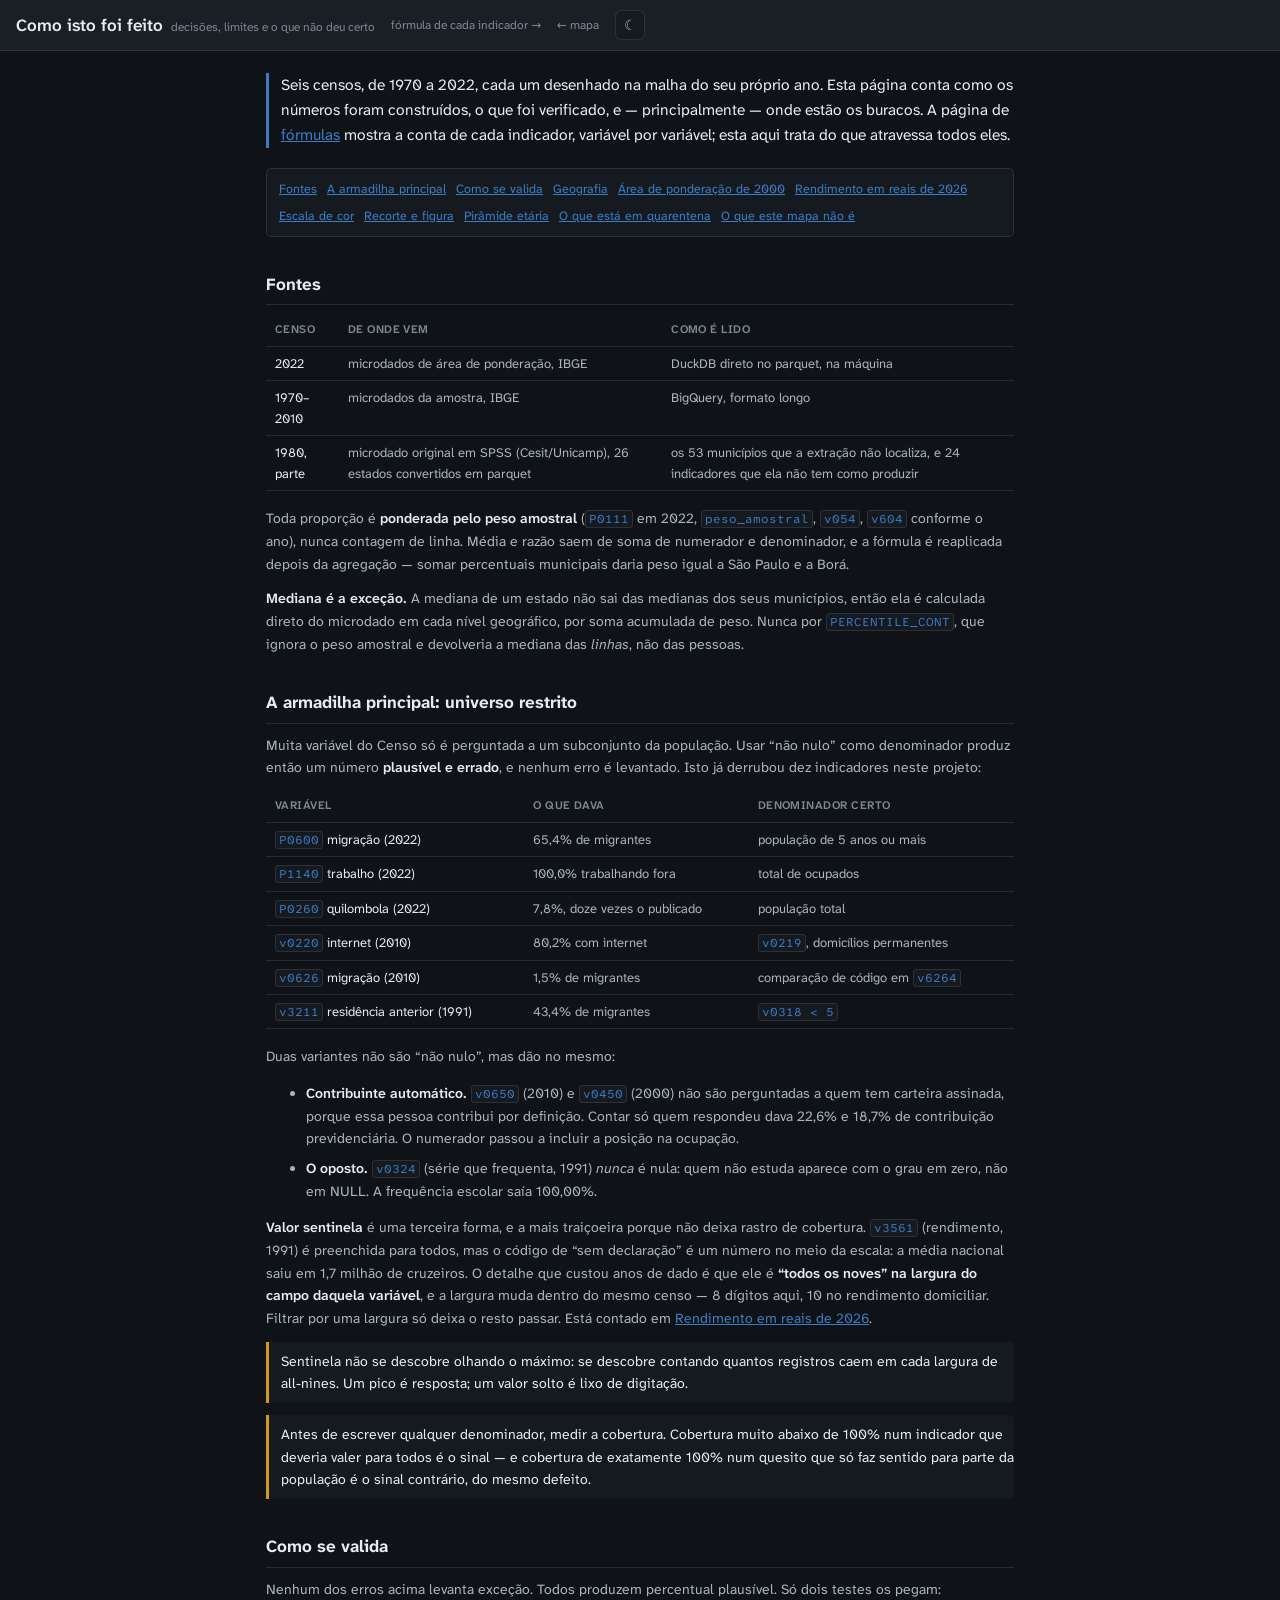
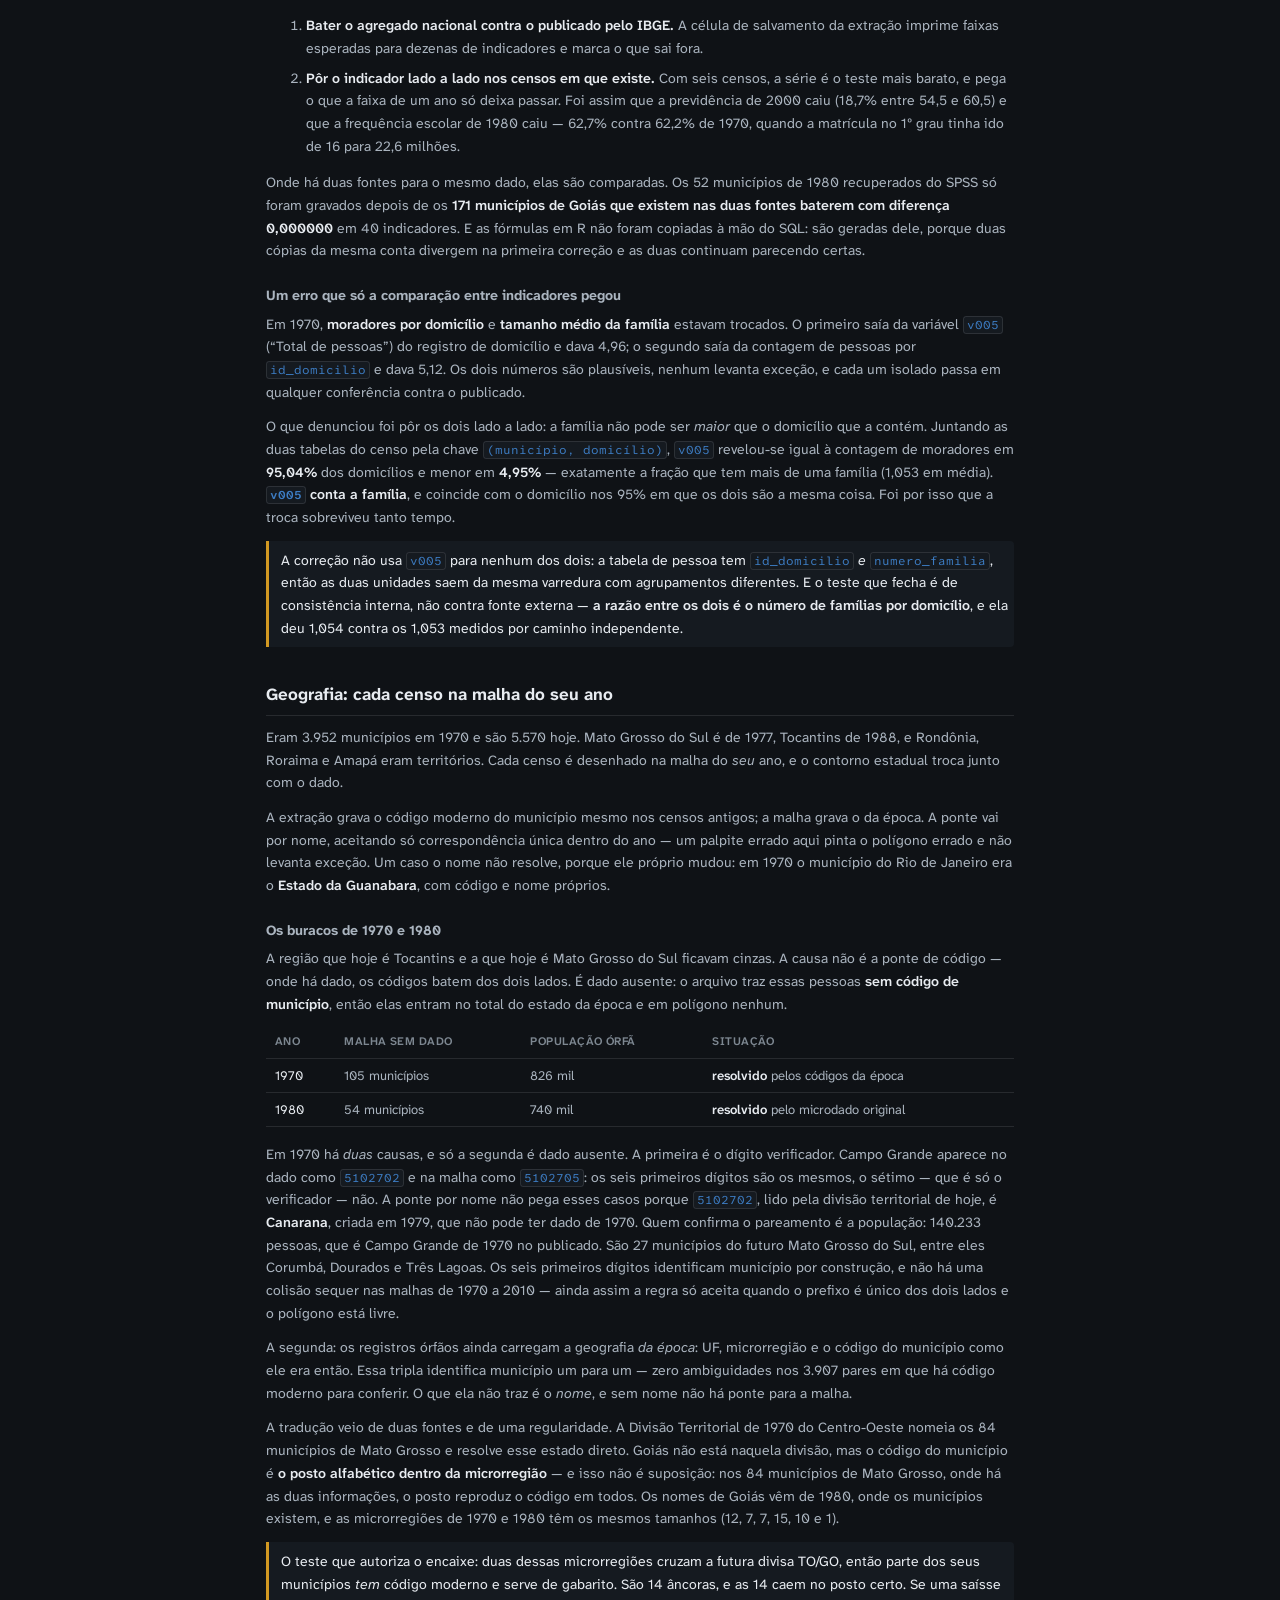
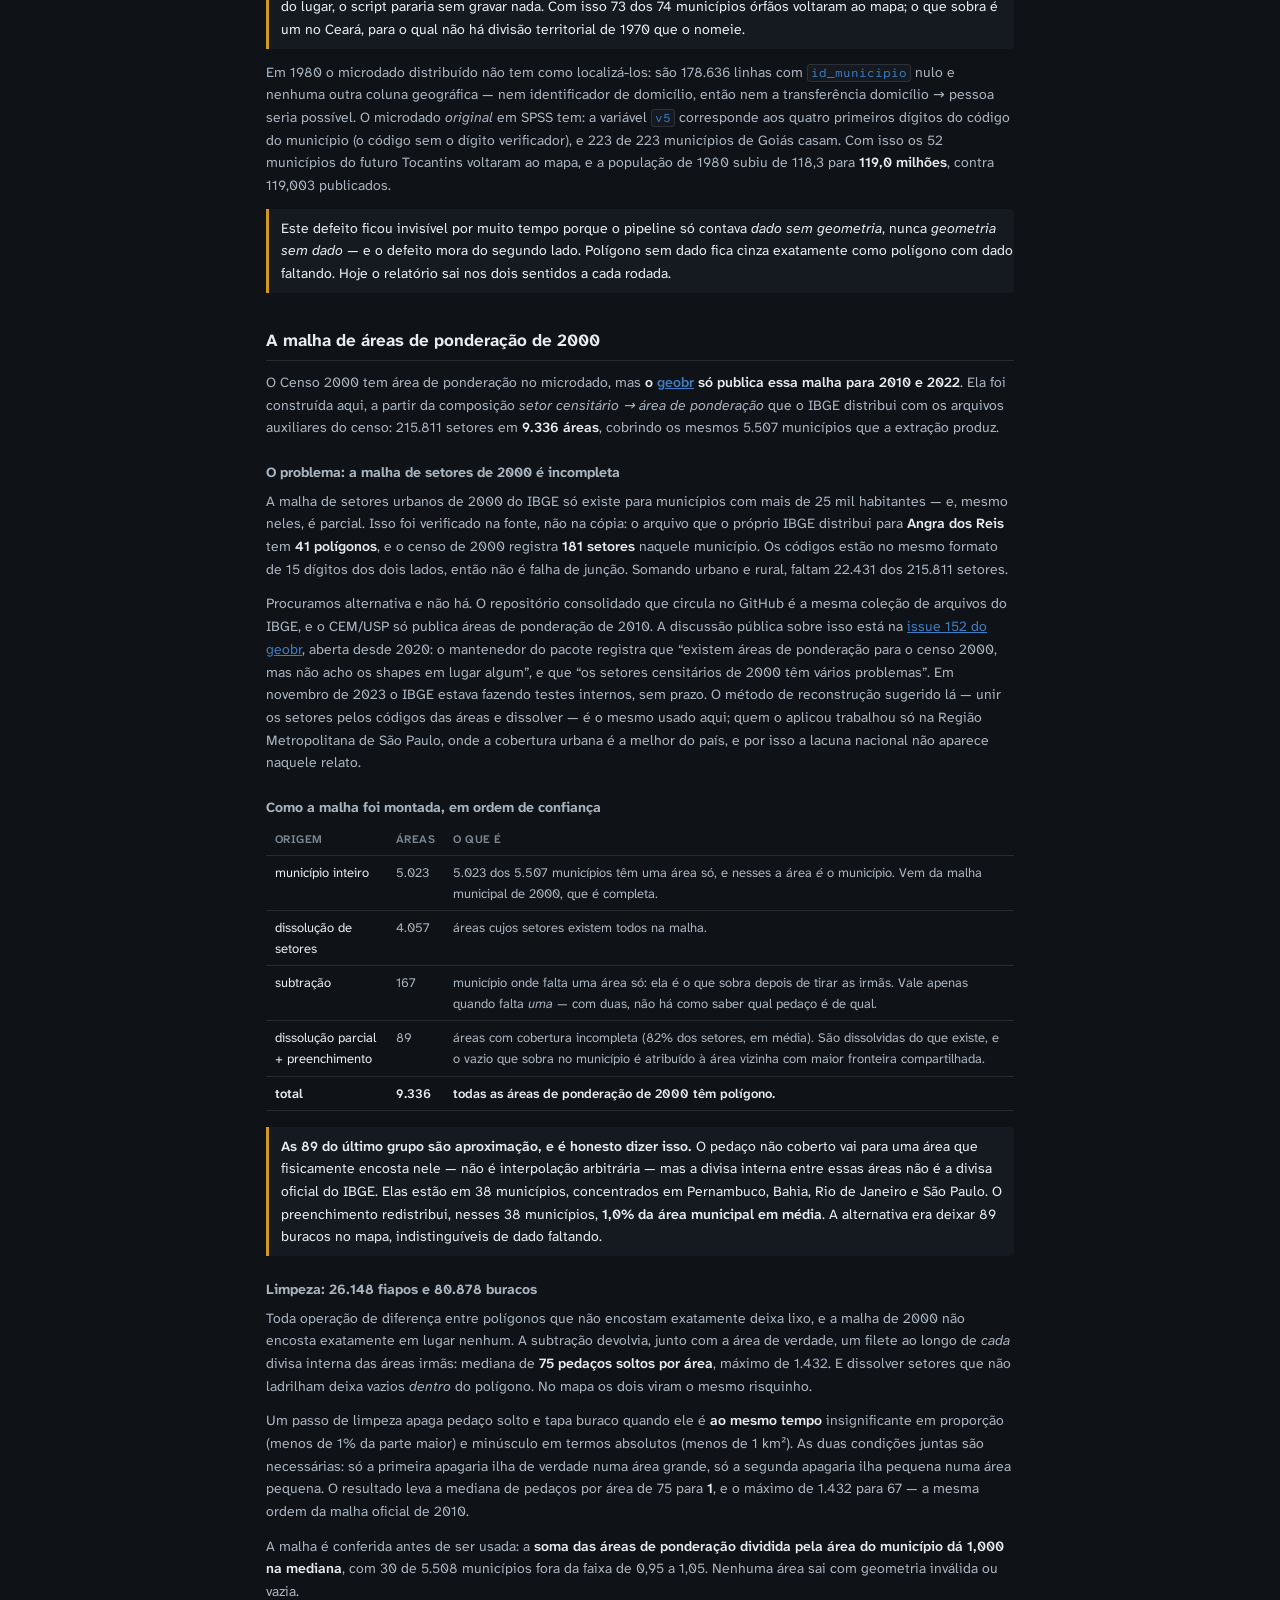
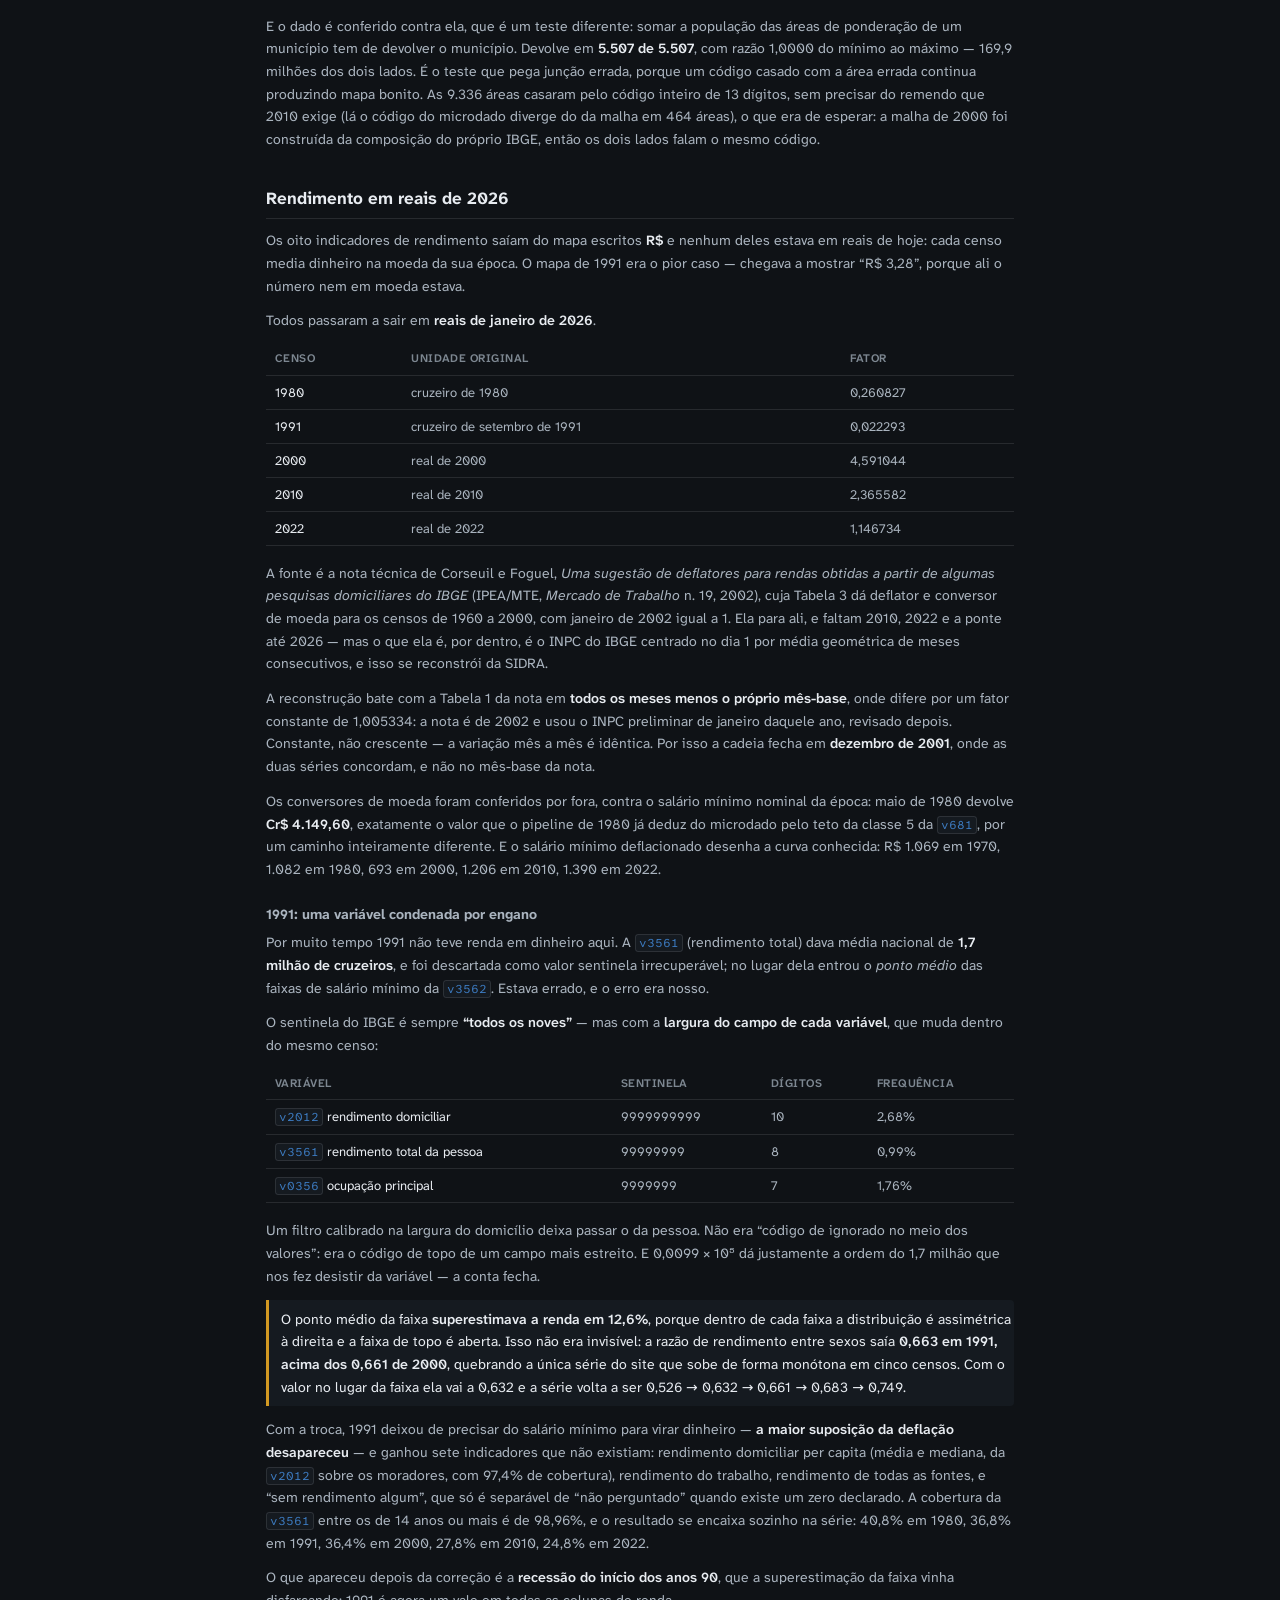
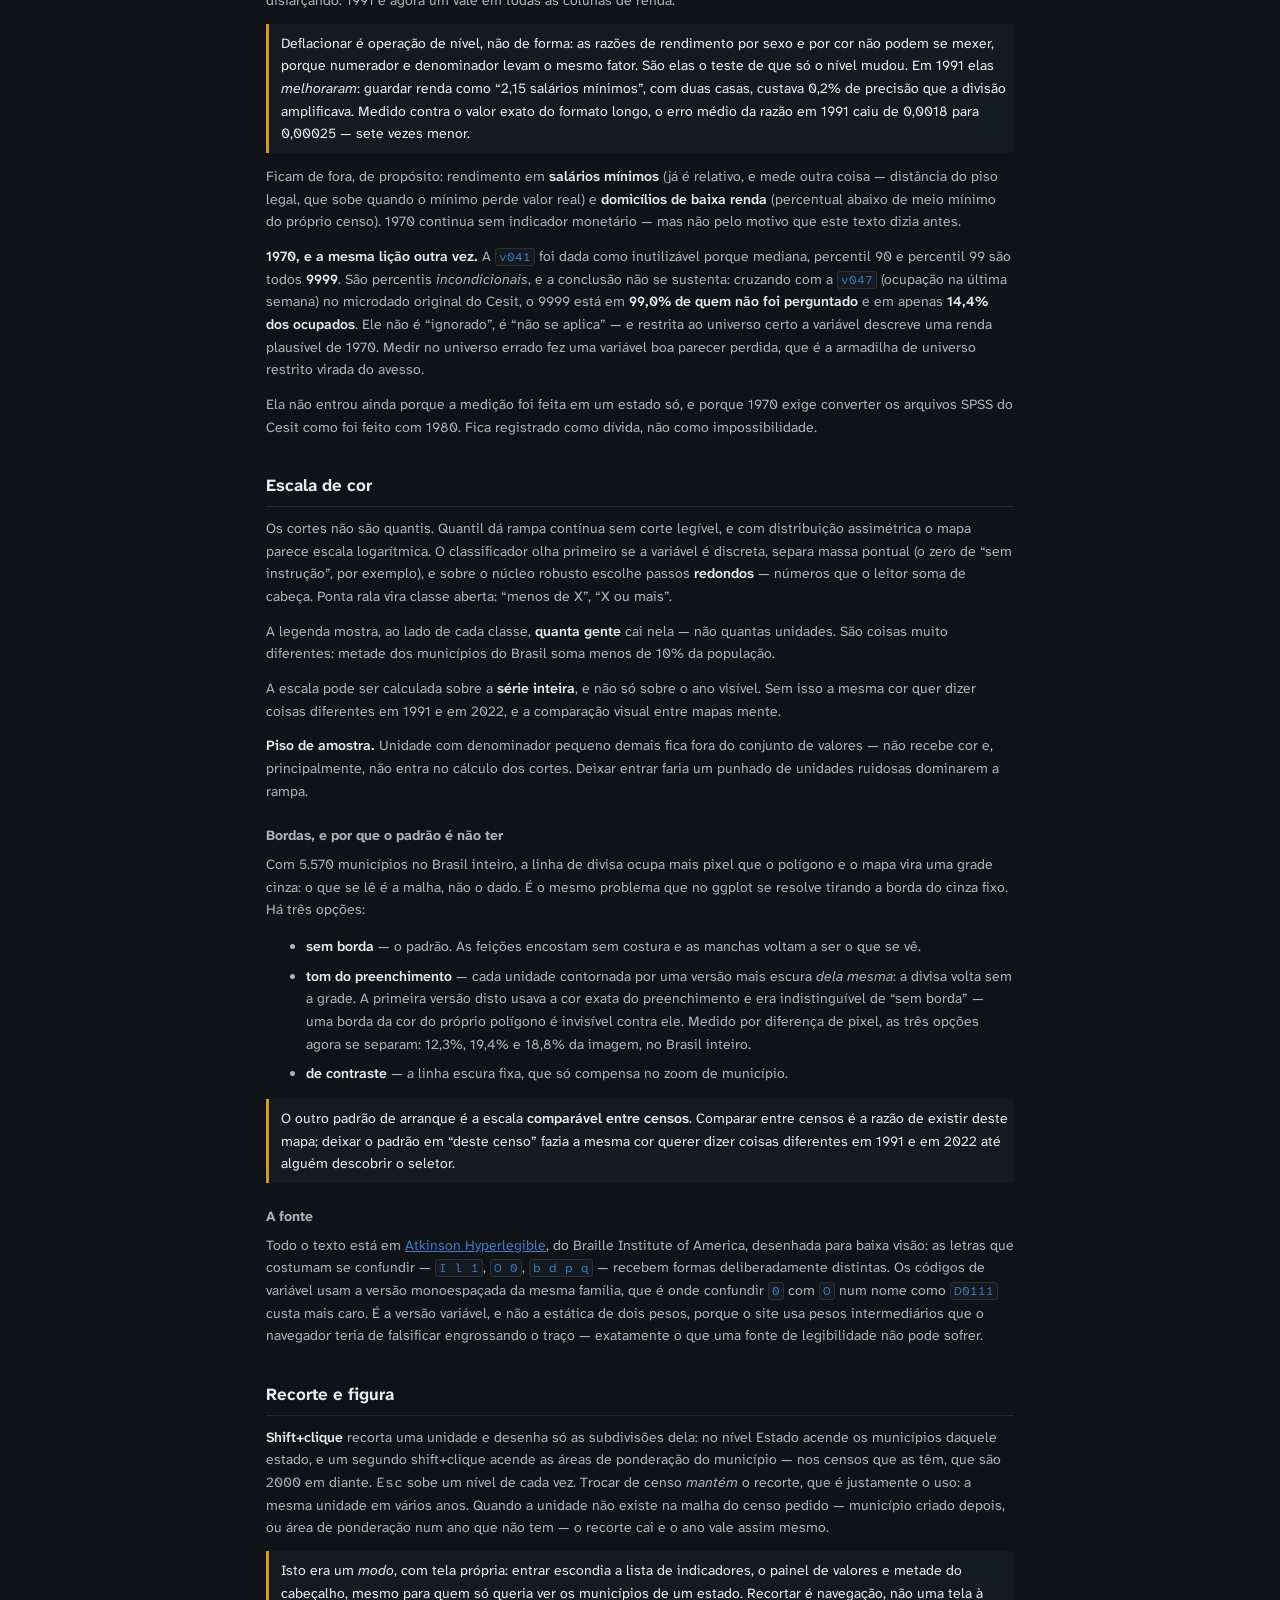
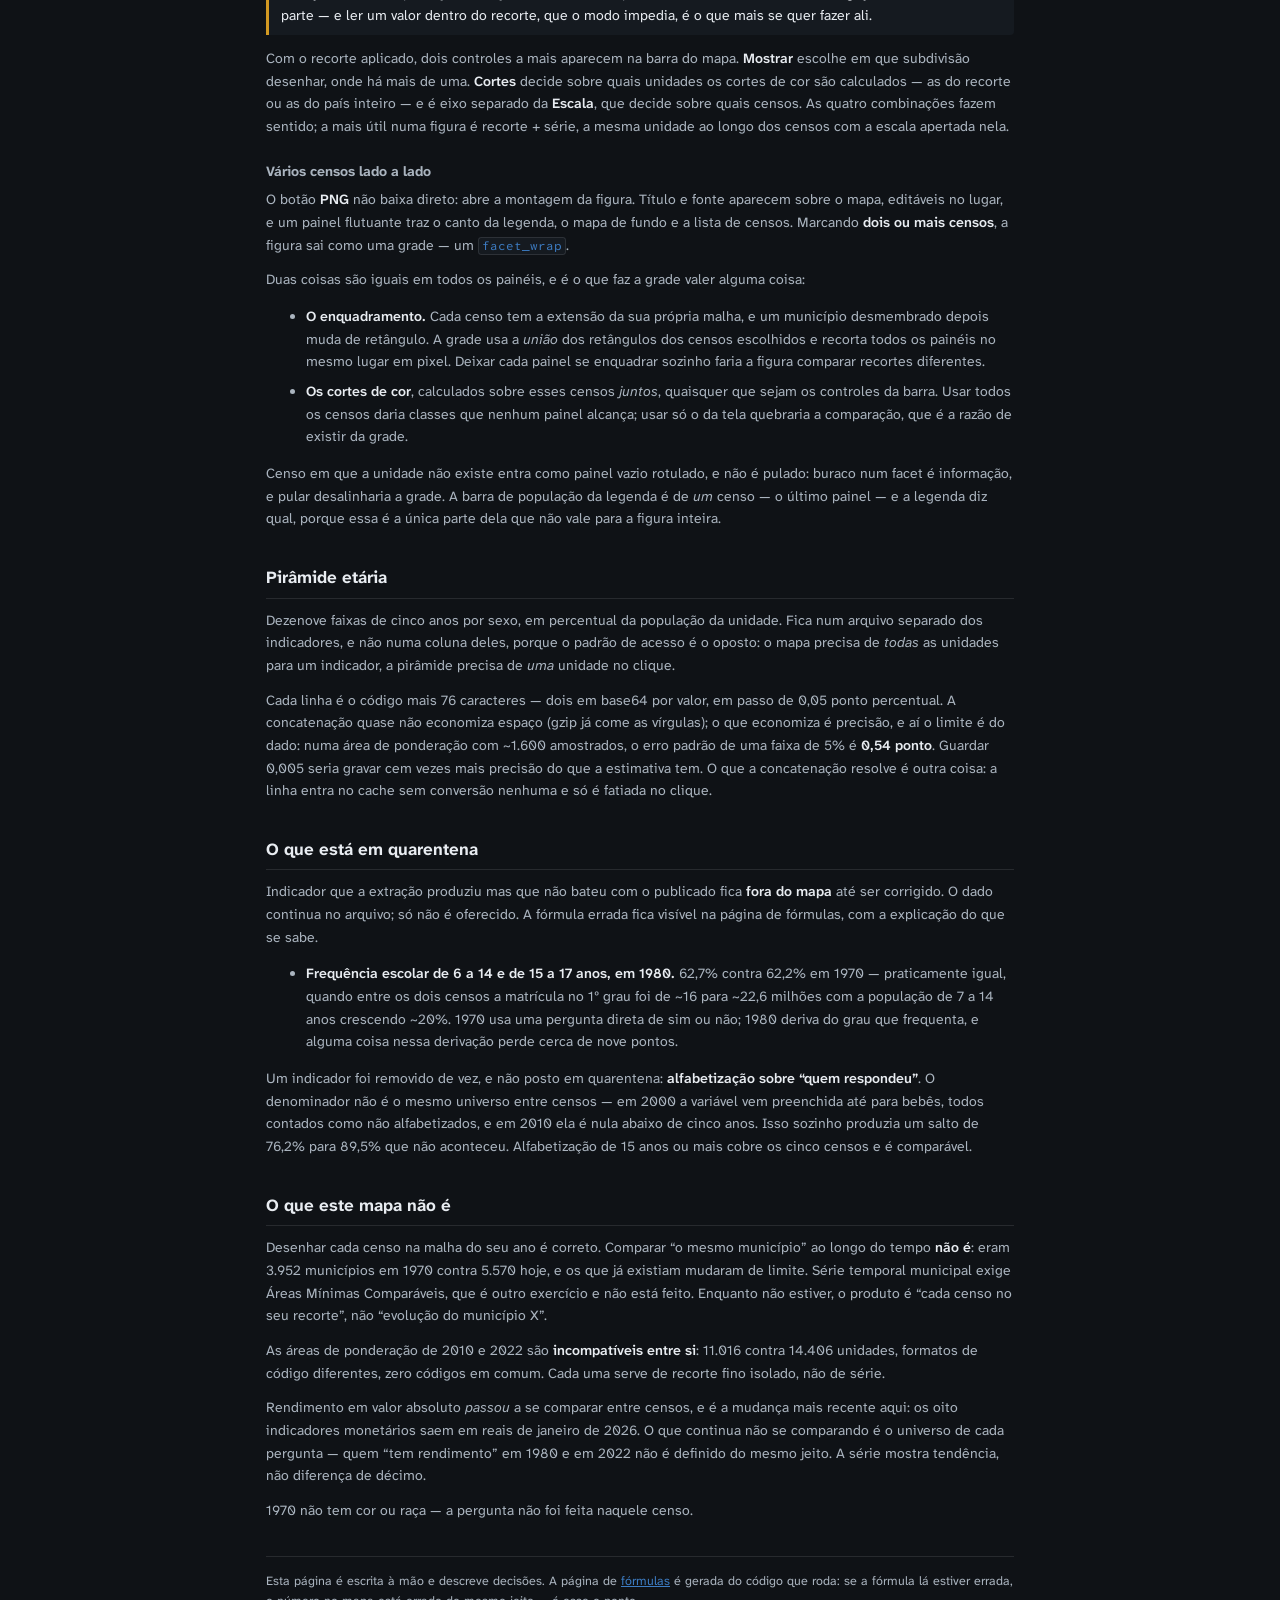
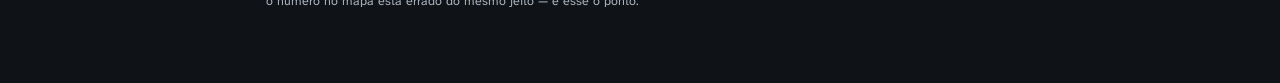
==== site/metodologia-geral.html @ 2da077c9 "Site dos censos demográficos de 1970 a 2022 Mapa interativo dos seis censos, cada um na malha do seu" ====
<!doctype html>
<html lang="pt-BR">
<head>
  <meta charset="UTF-8">
  <meta name="viewport" content="width=device-width, initial-scale=1.0">
  <title>Como isto foi feito · Censos Demográficos 1970-2022</title>
  <link rel="icon" href="data:image/svg+xml,%3Csvg xmlns='http://www.w3.org/2000/svg' viewBox='0 0 16 16'%3E%3Crect width='16' height='16' rx='3' fill='%230d1117'/%3E%3Crect x='2.5' y='2.5' width='5' height='5' fill='%23440154'/%3E%3Crect x='8.5' y='2.5' width='5' height='5' fill='%2331688e'/%3E%3Crect x='2.5' y='8.5' width='5' height='5' fill='%2335b779'/%3E%3Crect x='8.5' y='8.5' width='5' height='5' fill='%23fde725'/%3E%3C/svg%3E">
  <script>
    try {
      const t = localStorage.getItem('tema');
      if (t && t !== 'escuro') document.documentElement.dataset.theme = t;
    } catch { /* modo privado */ }
  </script>
  <!-- o @font-face esta no style.css, entao o navegador so descobre a fonte
       depois de baixar e ler a folha inteira. O preload adianta o subconjunto
       latin, que e o que cobre o portugues, e tira o lampejo de texto na fonte
       de sistema. 'crossorigin' e obrigatorio em fonte mesmo na mesma origem. -->
  <link rel="preload" as="font" type="font/woff2"
        href="./fonts/ahn-latin.woff2" crossorigin>
  <link rel="stylesheet" href="./css/style.css">
</head>
<body class="pagina-texto">
  <header id="app-header">
    <h1>Como isto foi feito<span class="h1-sub">decisões, limites e o que não deu certo</span></h1>
    <a class="link-voltar" href="./metodologia.html">fórmula de cada indicador →</a>
    <a class="link-voltar" href="./index.html">← mapa</a>
    <button id="btn-tema" type="button" title="Mudar para tema claro"></button>
  </header>

  <main id="met-main" class="texto-longo">

    <p class="lede">Seis censos, de 1970 a 2022, cada um desenhado na malha do
    seu próprio ano. Esta página conta como os números foram construídos, o que
    foi verificado, e — principalmente — onde estão os buracos. A página de
    <a href="./metodologia.html">fórmulas</a> mostra a conta de cada indicador,
    variável por variável; esta aqui trata do que atravessa todos eles.</p>

    <nav class="sumario" aria-label="Nesta página">
      <a href="#fontes">Fontes</a>
      <a href="#armadilha">A armadilha principal</a>
      <a href="#validacao">Como se valida</a>
      <a href="#geografia">Geografia</a>
      <a href="#ap2000">Área de ponderação de 2000</a>
      <a href="#deflator">Rendimento em reais de 2026</a>
      <a href="#escala">Escala de cor</a>
      <a href="#recorte">Recorte e figura</a>
      <a href="#piramide">Pirâmide etária</a>
      <a href="#quarentena">O que está em quarentena</a>
      <a href="#limites">O que este mapa não é</a>
    </nav>

    <!-- ============================================================ -->
    <section id="fontes">
      <h2>Fontes</h2>
      <table class="tab">
        <thead><tr><th>censo</th><th>de onde vem</th><th>como é lido</th></tr></thead>
        <tbody>
          <tr><td>2022</td><td>microdados de área de ponderação, IBGE</td>
              <td>DuckDB direto no parquet, na máquina</td></tr>
          <tr><td>1970–2010</td><td>microdados da amostra, IBGE</td>
              <td>BigQuery, formato longo</td></tr>
          <tr><td>1980, parte</td><td>microdado original em SPSS (Cesit/Unicamp),
              26 estados convertidos em parquet</td>
              <td>os 53 municípios que a extração não localiza, e 24
              indicadores que ela não tem como produzir</td></tr>
        </tbody>
      </table>

      <p>Toda proporção é <strong>ponderada pelo peso amostral</strong>
      (<code>P0111</code> em 2022, <code>peso_amostral</code>, <code>v054</code>,
      <code>v604</code> conforme o ano), nunca contagem de linha. Média e razão
      saem de soma de numerador e denominador, e a fórmula é reaplicada depois da
      agregação — somar percentuais municipais daria peso igual a São Paulo e a
      Borá.</p>

      <p><strong>Mediana é a exceção.</strong> A mediana de um estado não sai das
      medianas dos seus municípios, então ela é calculada direto do microdado em
      cada nível geográfico, por soma acumulada de peso. Nunca por
      <code>PERCENTILE_CONT</code>, que ignora o peso amostral e devolveria a
      mediana das <em>linhas</em>, não das pessoas.</p>
    </section>

    <!-- ============================================================ -->
    <section id="armadilha">
      <h2>A armadilha principal: universo restrito</h2>

      <p>Muita variável do Censo só é perguntada a um subconjunto da população.
      Usar “não nulo” como denominador produz então um número
      <strong>plausível e errado</strong>, e nenhum erro é levantado. Isto já
      derrubou dez indicadores neste projeto:</p>

      <table class="tab">
        <thead><tr><th>variável</th><th>o que dava</th><th>denominador certo</th></tr></thead>
        <tbody>
          <tr><td><code>P0600</code> migração (2022)</td><td>65,4% de migrantes</td><td>população de 5 anos ou mais</td></tr>
          <tr><td><code>P1140</code> trabalho (2022)</td><td>100,0% trabalhando fora</td><td>total de ocupados</td></tr>
          <tr><td><code>P0260</code> quilombola (2022)</td><td>7,8%, doze vezes o publicado</td><td>população total</td></tr>
          <tr><td><code>v0220</code> internet (2010)</td><td>80,2% com internet</td><td><code>v0219</code>, domicílios permanentes</td></tr>
          <tr><td><code>v0626</code> migração (2010)</td><td>1,5% de migrantes</td><td>comparação de código em <code>v6264</code></td></tr>
          <tr><td><code>v3211</code> residência anterior (1991)</td><td>43,4% de migrantes</td><td><code>v0318 &lt; 5</code></td></tr>
        </tbody>
      </table>

      <p>Duas variantes não são “não nulo”, mas dão no mesmo:</p>
      <ul>
        <li><strong>Contribuinte automático.</strong> <code>v0650</code> (2010) e
        <code>v0450</code> (2000) não são perguntadas a quem tem carteira
        assinada, porque essa pessoa contribui por definição. Contar só quem
        respondeu dava 22,6% e 18,7% de contribuição previdenciária. O numerador
        passou a incluir a posição na ocupação.</li>
        <li><strong>O oposto.</strong> <code>v0324</code> (série que frequenta,
        1991) <em>nunca</em> é nula: quem não estuda aparece com o grau em zero,
        não em NULL. A frequência escolar saía 100,00%.</li>
      </ul>

      <p><strong>Valor sentinela</strong> é uma terceira forma, e a mais
      traiçoeira porque não deixa rastro de cobertura. <code>v3561</code>
      (rendimento, 1991) é preenchida para todos, mas o código de “sem
      declaração” é um número no meio da escala: a média nacional saiu em 1,7
      milhão de cruzeiros. O detalhe que custou anos de dado é que ele é
      <strong>“todos os noves” na largura do campo daquela variável</strong>, e
      a largura muda dentro do mesmo censo — 8 dígitos aqui, 10 no rendimento
      domiciliar. Filtrar por uma largura só deixa o resto passar. Está contado
      em <a href="#deflator">Rendimento em reais de 2026</a>.</p>

      <p class="regra">Sentinela não se descobre olhando o máximo: se descobre
      contando quantos registros caem em cada largura de all-nines. Um pico é
      resposta; um valor solto é lixo de digitação.</p>

      <p class="regra">Antes de escrever qualquer denominador, medir a cobertura.
      Cobertura muito abaixo de 100% num indicador que deveria valer para todos é
      o sinal — e cobertura de exatamente 100% num quesito que só faz sentido
      para parte da população é o sinal contrário, do mesmo defeito.</p>
    </section>

    <!-- ============================================================ -->
    <section id="validacao">
      <h2>Como se valida</h2>

      <p>Nenhum dos erros acima levanta exceção. Todos produzem percentual
      plausível. Só dois testes os pegam:</p>

      <ol>
        <li><strong>Bater o agregado nacional contra o publicado pelo IBGE.</strong>
        A célula de salvamento da extração imprime faixas esperadas para dezenas
        de indicadores e marca o que sai fora.</li>
        <li><strong>Pôr o indicador lado a lado nos censos em que existe.</strong>
        Com seis censos, a série é o teste mais barato, e pega o que a faixa de um
        ano só deixa passar. Foi assim que a previdência de 2000 caiu (18,7% entre
        54,5 e 60,5) e que a frequência escolar de 1980 caiu — 62,7% contra 62,2%
        de 1970, quando a matrícula no 1º grau tinha ido de 16 para 22,6 milhões.</li>
      </ol>

      <p>Onde há duas fontes para o mesmo dado, elas são comparadas. Os 52
      municípios de 1980 recuperados do SPSS só foram gravados depois de os
      <strong>171 municípios de Goiás que existem nas duas fontes baterem com
      diferença 0,000000</strong> em 40 indicadores. E as fórmulas em R não foram
      copiadas à mão do SQL: são geradas dele, porque duas cópias da mesma conta
      divergem na primeira correção e as duas continuam parecendo certas.</p>

      <h3>Um erro que só a comparação entre indicadores pegou</h3>

      <p>Em 1970, <strong>moradores por domicílio</strong> e <strong>tamanho médio
      da família</strong> estavam trocados. O primeiro saía da variável
      <code>v005</code> (“Total de pessoas”) do registro de domicílio e dava 4,96;
      o segundo saía da contagem de pessoas por <code>id_domicilio</code> e dava
      5,12. Os dois números são plausíveis, nenhum levanta exceção, e cada um
      isolado passa em qualquer conferência contra o publicado.</p>

      <p>O que denunciou foi pôr os dois lado a lado: a família não pode ser
      <em>maior</em> que o domicílio que a contém. Juntando as duas tabelas do
      censo pela chave <code>(município, domicílio)</code>, <code>v005</code>
      revelou-se igual à contagem de moradores em <strong>95,04%</strong> dos
      domicílios e menor em <strong>4,95%</strong> — exatamente a fração que tem
      mais de uma família (1,053 em média). <strong><code>v005</code> conta a
      família</strong>, e coincide com o domicílio nos 95% em que os dois são a
      mesma coisa. Foi por isso que a troca sobreviveu tanto tempo.</p>

      <p class="regra">A correção não usa <code>v005</code> para nenhum dos dois: a
      tabela de pessoa tem <code>id_domicilio</code> <em>e</em>
      <code>numero_familia</code>, então as duas unidades saem da mesma varredura
      com agrupamentos diferentes. E o teste que fecha é de consistência interna,
      não contra fonte externa — <strong>a razão entre os dois é o número de
      famílias por domicílio</strong>, e ela deu 1,054 contra os 1,053 medidos por
      caminho independente.</p>
    </section>

    <!-- ============================================================ -->
    <section id="geografia">
      <h2>Geografia: cada censo na malha do seu ano</h2>

      <p>Eram 3.952 municípios em 1970 e são 5.570 hoje. Mato Grosso do Sul é de
      1977, Tocantins de 1988, e Rondônia, Roraima e Amapá eram territórios. Cada
      censo é desenhado na malha do <em>seu</em> ano, e o contorno estadual troca
      junto com o dado.</p>

      <p>A extração grava o código moderno do município mesmo nos censos
      antigos; a malha grava o da época. A ponte vai por nome, aceitando só
      correspondência única dentro do ano — um palpite errado aqui pinta o
      polígono errado e não levanta exceção. Um caso o nome não resolve, porque
      ele próprio mudou: em 1970 o município do Rio de Janeiro era o
      <strong>Estado da Guanabara</strong>, com código e nome próprios.</p>

      <h3>Os buracos de 1970 e 1980</h3>

      <p>A região que hoje é Tocantins e a que hoje é Mato Grosso do Sul ficavam
      cinzas. A causa não é a ponte de código — onde há dado, os códigos batem
      dos dois lados. É dado ausente: o arquivo traz essas pessoas
      <strong>sem código de município</strong>, então elas entram no total do
      estado da época e em polígono nenhum.</p>

      <table class="tab">
        <thead><tr><th>ano</th><th>malha sem dado</th><th>população órfã</th><th>situação</th></tr></thead>
        <tbody>
          <tr><td>1970</td><td>105 municípios</td><td>826 mil</td>
              <td><strong>resolvido</strong> pelos códigos da época</td></tr>
          <tr><td>1980</td><td>54 municípios</td><td>740 mil</td>
              <td><strong>resolvido</strong> pelo microdado original</td></tr>
        </tbody>
      </table>

      <p>Em 1970 há <em>duas</em> causas, e só a segunda é dado ausente. A
      primeira é o dígito verificador. Campo Grande aparece no dado como
      <code>5102702</code> e na malha como <code>5102705</code>: os seis
      primeiros dígitos são os mesmos, o sétimo — que é só o verificador — não.
      A ponte por nome não pega esses casos porque <code>5102702</code>, lido
      pela divisão territorial de hoje, é <strong>Canarana</strong>, criada em
      1979, que não pode ter dado de 1970. Quem confirma o pareamento é a
      população: 140.233 pessoas, que é Campo Grande de 1970 no publicado. São
      27 municípios do futuro Mato Grosso do Sul, entre eles Corumbá, Dourados e
      Três Lagoas. Os seis primeiros dígitos identificam município por
      construção, e não há uma colisão sequer nas malhas de 1970 a 2010 — ainda
      assim a regra só aceita quando o prefixo é único dos dois lados e o
      polígono está livre.</p>

      <p>A segunda: os registros órfãos ainda carregam a geografia
      <em>da época</em>: UF, microrregião e o código do município como ele era
      então. Essa tripla identifica município um para um — zero ambiguidades nos
      3.907 pares em que há código moderno para conferir. O que ela não traz é o
      <em>nome</em>, e sem nome não há ponte para a malha.</p>

      <p>A tradução veio de duas fontes e de uma regularidade. A Divisão
      Territorial de 1970 do Centro-Oeste nomeia os 84 municípios de Mato Grosso
      e resolve esse estado direto. Goiás não está naquela divisão, mas o código
      do município é <strong>o posto alfabético dentro da microrregião</strong> —
      e isso não é suposição: nos 84 municípios de Mato Grosso, onde há as duas
      informações, o posto reproduz o código em todos. Os nomes de Goiás vêm de
      1980, onde os municípios existem, e as microrregiões de 1970 e 1980 têm os
      mesmos tamanhos (12, 7, 7, 15, 10 e 1).</p>

      <p class="regra">O teste que autoriza o encaixe: duas dessas microrregiões
      cruzam a futura divisa TO/GO, então parte dos seus municípios <em>tem</em>
      código moderno e serve de gabarito. São 14 âncoras, e as 14 caem no posto
      certo. Se uma saísse do lugar, o script pararia sem gravar nada. Com isso
      73 dos 74 municípios órfãos voltaram ao mapa; o que sobra é um no Ceará,
      para o qual não há divisão territorial de 1970 que o nomeie.</p>

      <p>Em 1980 o microdado distribuído não tem como localizá-los: são 178.636 linhas
      com <code>id_municipio</code> nulo e nenhuma outra coluna geográfica — nem
      identificador de domicílio, então nem a transferência domicílio → pessoa
      seria possível. O microdado <em>original</em> em SPSS tem: a variável
      <code>v5</code> corresponde aos quatro primeiros dígitos do código do
      município (o código sem o dígito verificador), e 223 de 223 municípios de
      Goiás casam. Com isso os 52 municípios do futuro Tocantins voltaram ao
      mapa, e a população de 1980 subiu de 118,3 para <strong>119,0 milhões</strong>,
      contra 119,003 publicados.</p>

      <p class="regra">Este defeito ficou invisível por muito tempo porque o
      pipeline só contava <em>dado sem geometria</em>, nunca
      <em>geometria sem dado</em> — e o defeito mora do segundo lado. Polígono sem
      dado fica cinza exatamente como polígono com dado faltando. Hoje o relatório
      sai nos dois sentidos a cada rodada.</p>
    </section>

    <!-- ============================================================ -->
    <section id="ap2000">
      <h2>A malha de áreas de ponderação de 2000</h2>

      <p>O Censo 2000 tem área de ponderação no microdado, mas
      <strong>o <a href="https://ipeagit.github.io/geobr/" target="_blank" rel="noopener">geobr</a> só publica essa malha para 2010 e 2022</strong>. Ela foi
      construída aqui, a partir da composição
      <em>setor censitário → área de ponderação</em> que o IBGE distribui com os
      arquivos auxiliares do censo: 215.811 setores em <strong>9.336 áreas</strong>,
      cobrindo os mesmos 5.507 municípios que a extração produz.</p>

      <h3>O problema: a malha de setores de 2000 é incompleta</h3>

      <p>A malha de setores urbanos de 2000 do IBGE só existe para municípios com
      mais de 25 mil habitantes — e, mesmo neles, é parcial. Isso foi verificado
      na fonte, não na cópia: o arquivo que o próprio IBGE distribui para
      <strong>Angra dos Reis</strong> tem <strong>41 polígonos</strong>, e o censo
      de 2000 registra <strong>181 setores</strong> naquele município. Os códigos
      estão no mesmo formato de 15 dígitos dos dois lados, então não é falha de
      junção. Somando urbano e rural, faltam 22.431 dos 215.811 setores.</p>

      <p>Procuramos alternativa e não há. O repositório consolidado que circula
      no GitHub é a mesma coleção de arquivos do IBGE, e o CEM/USP só publica
      áreas de ponderação de 2010. A discussão pública sobre isso está na
      <a href="https://github.com/ipea/geobr/issues/152">issue 152 do geobr</a>,
      aberta desde 2020: o mantenedor do pacote registra que “existem áreas de
      ponderação para o censo 2000, mas não acho os shapes em lugar algum”, e
      que “os setores censitários de 2000 têm vários problemas”. Em novembro de
      2023 o IBGE estava fazendo testes internos, sem prazo. O método de
      reconstrução sugerido lá — unir os setores pelos códigos das áreas e
      dissolver — é o mesmo usado aqui; quem o aplicou trabalhou só na Região
      Metropolitana de São Paulo, onde a cobertura urbana é a melhor do país, e
      por isso a lacuna nacional não aparece naquele relato.</p>

      <h3>Como a malha foi montada, em ordem de confiança</h3>

      <table class="tab">
        <thead><tr><th>origem</th><th>áreas</th><th>o que é</th></tr></thead>
        <tbody>
          <tr><td>município inteiro</td><td>5.023</td>
              <td>5.023 dos 5.507 municípios têm uma área só, e nesses a área
                  <em>é</em> o município. Vem da malha municipal de 2000, que é
                  completa.</td></tr>
          <tr><td>dissolução de setores</td><td>4.057</td>
              <td>áreas cujos setores existem todos na malha.</td></tr>
          <tr><td>subtração</td><td>167</td>
              <td>município onde falta uma área só: ela é o que sobra depois de
                  tirar as irmãs. Vale apenas quando falta <em>uma</em> — com
                  duas, não há como saber qual pedaço é de qual.</td></tr>
          <tr><td>dissolução parcial<br>+ preenchimento</td><td>89</td>
              <td>áreas com cobertura incompleta (82% dos setores, em média).
                  São dissolvidas do que existe, e o vazio que sobra no município
                  é atribuído à área vizinha com maior fronteira compartilhada.</td></tr>
          <tr><td><strong>total</strong></td><td><strong>9.336</strong></td>
              <td><strong>todas as áreas de ponderação de 2000 têm polígono.</strong></td></tr>
        </tbody>
      </table>

      <p class="regra"><strong>As 89 do último grupo são aproximação, e é honesto
      dizer isso.</strong> O pedaço não coberto vai para uma área que fisicamente
      encosta nele — não é interpolação arbitrária — mas a divisa interna entre
      essas áreas não é a divisa oficial do IBGE. Elas estão em 38 municípios,
      concentrados em Pernambuco, Bahia, Rio de Janeiro e São Paulo. O
      preenchimento redistribui, nesses 38 municípios, <strong>1,0% da área
      municipal em média</strong>. A alternativa era deixar 89 buracos no mapa,
      indistinguíveis de dado faltando.</p>

      <h3>Limpeza: 26.148 fiapos e 80.878 buracos</h3>

      <p>Toda operação de diferença entre polígonos que não encostam
      exatamente deixa lixo, e a malha de 2000 não encosta exatamente em lugar
      nenhum. A subtração devolvia, junto com a área de verdade, um filete ao
      longo de <em>cada</em> divisa interna das áreas irmãs: mediana de
      <strong>75 pedaços soltos por área</strong>, máximo de 1.432. E dissolver
      setores que não ladrilham deixa vazios <em>dentro</em> do polígono. No
      mapa os dois viram o mesmo risquinho.</p>

      <p>Um passo de limpeza apaga pedaço solto e tapa buraco quando ele é
      <strong>ao mesmo tempo</strong> insignificante em proporção (menos de 1%
      da parte maior) e minúsculo em termos absolutos (menos de 1 km²). As duas
      condições juntas são necessárias: só a primeira apagaria ilha de verdade
      numa área grande, só a segunda apagaria ilha pequena numa área pequena.
      O resultado leva a mediana de pedaços por área de 75 para <strong>1</strong>,
      e o máximo de 1.432 para 67 — a mesma ordem da malha oficial de 2010.</p>

      <p>A malha é conferida antes de ser usada: a <strong>soma das áreas de
      ponderação dividida pela área do município dá 1,000 na mediana</strong>,
      com 30 de 5.508 municípios fora da faixa de 0,95 a 1,05. Nenhuma área sai
      com geometria inválida ou vazia.</p>

      <p>E o dado é conferido contra ela, que é um teste diferente: somar a
      população das áreas de ponderação de um município tem de devolver o
      município. Devolve em <strong>5.507 de 5.507</strong>, com razão 1,0000 do
      mínimo ao máximo — 169,9 milhões dos dois lados. É o teste que pega junção
      errada, porque um código casado com a área errada continua produzindo mapa
      bonito. As 9.336 áreas casaram pelo código inteiro de 13 dígitos, sem
      precisar do remendo que 2010 exige (lá o código do microdado diverge do da
      malha em 464 áreas), o que era de esperar: a malha de 2000 foi construída
      da composição do próprio IBGE, então os dois lados falam o mesmo código.</p>
    </section>

    <!-- ============================================================ -->
    <section id="deflator">
      <h2>Rendimento em reais de 2026</h2>

      <p>Os oito indicadores de rendimento saíam do mapa escritos
      <strong>R$</strong> e nenhum deles estava em reais de hoje: cada censo
      media dinheiro na moeda da sua época. O mapa de 1991 era o pior caso —
      chegava a mostrar “R$&nbsp;3,28”, porque ali o número nem em moeda
      estava.</p>

      <p>Todos passaram a sair em <strong>reais de janeiro de 2026</strong>.</p>

      <table class="tab">
        <thead><tr><th>censo</th><th>unidade original</th><th>fator</th></tr></thead>
        <tbody>
          <tr><td>1980</td><td>cruzeiro de 1980</td><td>0,260827</td></tr>
          <tr><td>1991</td><td>cruzeiro de setembro de 1991</td>
              <td>0,022293</td></tr>
          <tr><td>2000</td><td>real de 2000</td><td>4,591044</td></tr>
          <tr><td>2010</td><td>real de 2010</td><td>2,365582</td></tr>
          <tr><td>2022</td><td>real de 2022</td><td>1,146734</td></tr>
        </tbody>
      </table>

      <p>A fonte é a nota técnica de Corseuil e Foguel, <em>Uma sugestão de
      deflatores para rendas obtidas a partir de algumas pesquisas domiciliares
      do IBGE</em> (IPEA/MTE, <em>Mercado de Trabalho</em> n.&nbsp;19, 2002),
      cuja Tabela 3 dá deflator e conversor de moeda para os censos de 1960 a
      2000, com janeiro de 2002 igual a 1. Ela para ali, e faltam 2010, 2022 e a
      ponte até 2026 — mas o que ela é, por dentro, é o INPC do IBGE centrado no
      dia 1 por média geométrica de meses consecutivos, e isso se reconstrói da
      SIDRA.</p>

      <p>A reconstrução bate com a Tabela 1 da nota em <strong>todos os meses
      menos o próprio mês-base</strong>, onde difere por um fator constante de
      1,005334: a nota é de 2002 e usou o INPC preliminar de janeiro daquele ano,
      revisado depois. Constante, não crescente — a variação mês a mês é
      idêntica. Por isso a cadeia fecha em <strong>dezembro de 2001</strong>,
      onde as duas séries concordam, e não no mês-base da nota.</p>

      <p>Os conversores de moeda foram conferidos por fora, contra o salário
      mínimo nominal da época: maio de 1980 devolve <strong>Cr$&nbsp;4.149,60</strong>,
      exatamente o valor que o pipeline de 1980 já deduz do microdado pelo teto
      da classe 5 da <code>v681</code>, por um caminho inteiramente diferente. E
      o salário mínimo deflacionado desenha a curva conhecida: R$&nbsp;1.069 em
      1970, 1.082 em 1980, 693 em 2000, 1.206 em 2010, 1.390 em 2022.</p>

      <h3>1991: uma variável condenada por engano</h3>

      <p>Por muito tempo 1991 não teve renda em dinheiro aqui. A
      <code>v3561</code> (rendimento total) dava média nacional de
      <strong>1,7 milhão de cruzeiros</strong>, e foi descartada como valor
      sentinela irrecuperável; no lugar dela entrou o <em>ponto médio</em> das
      faixas de salário mínimo da <code>v3562</code>. Estava errado, e o erro
      era nosso.</p>

      <p>O sentinela do IBGE é sempre <strong>“todos os noves”</strong> — mas
      com a <strong>largura do campo de cada variável</strong>, que muda dentro
      do mesmo censo:</p>

      <table class="tab">
        <thead><tr><th>variável</th><th>sentinela</th><th>dígitos</th><th>frequência</th></tr></thead>
        <tbody>
          <tr><td><code>v2012</code> rendimento domiciliar</td><td>9999999999</td><td>10</td><td>2,68%</td></tr>
          <tr><td><code>v3561</code> rendimento total da pessoa</td><td>99999999</td><td>8</td><td>0,99%</td></tr>
          <tr><td><code>v0356</code> ocupação principal</td><td>9999999</td><td>7</td><td>1,76%</td></tr>
        </tbody>
      </table>

      <p>Um filtro calibrado na largura do domicílio deixa passar o da pessoa.
      Não era “código de ignorado no meio dos valores”: era o código de topo de
      um campo mais estreito. E 0,0099&nbsp;×&nbsp;10⁸ dá justamente a ordem do
      1,7 milhão que nos fez desistir da variável — a conta fecha.</p>

      <p class="regra">O ponto médio da faixa <strong>superestimava a renda em
      12,6%</strong>, porque dentro de cada faixa a distribuição é assimétrica à
      direita e a faixa de topo é aberta. Isso não era invisível: a razão de
      rendimento entre sexos saía <strong>0,663 em 1991, acima dos 0,661 de
      2000</strong>, quebrando a única série do site que sobe de forma monótona
      em cinco censos. Com o valor no lugar da faixa ela vai a 0,632 e a série
      volta a ser 0,526 → 0,632 → 0,661 → 0,683 → 0,749.</p>

      <p>Com a troca, 1991 deixou de precisar do salário mínimo para virar
      dinheiro — <strong>a maior suposição da deflação desapareceu</strong> —
      e ganhou sete indicadores que não existiam: rendimento domiciliar per
      capita (média e mediana, da <code>v2012</code> sobre os moradores, com
      97,4% de cobertura), rendimento do trabalho, rendimento de todas as
      fontes, e “sem rendimento algum”, que só é separável de “não perguntado”
      quando existe um zero declarado. A cobertura da <code>v3561</code> entre
      os de 14 anos ou mais é de 98,96%, e o resultado se encaixa sozinho na
      série: 40,8% em 1980, 36,8% em 1991, 36,4% em 2000, 27,8% em 2010, 24,8%
      em 2022.</p>

      <p>O que apareceu depois da correção é a <strong>recessão do início dos
      anos 90</strong>, que a superestimação da faixa vinha disfarçando: 1991 é
      agora um vale em todas as colunas de renda.</p>

      <p class="regra">Deflacionar é operação de nível, não de forma: as razões
      de rendimento por sexo e por cor não podem se mexer, porque numerador e
      denominador levam o mesmo fator. São elas o teste de que só o nível mudou.
      Em 1991 elas <em>melhoraram</em>: guardar renda como “2,15 salários
      mínimos”, com duas casas, custava 0,2% de precisão que a divisão
      amplificava. Medido contra o valor exato do formato longo, o erro médio da
      razão em 1991 caiu de 0,0018 para 0,00025 — sete vezes menor.</p>

      <p>Ficam de fora, de propósito: rendimento em <strong>salários
      mínimos</strong> (já é relativo, e mede outra coisa — distância do piso
      legal, que sobe quando o mínimo perde valor real) e <strong>domicílios de
      baixa renda</strong> (percentual abaixo de meio mínimo do próprio censo).
      1970 continua sem indicador monetário — mas não pelo motivo que este
      texto dizia antes.</p>

      <p><strong>1970, e a mesma lição outra vez.</strong> A
      <code>v041</code> foi dada como inutilizável porque mediana, percentil 90
      e percentil 99 são todos <strong>9999</strong>. São percentis
      <em>incondicionais</em>, e a conclusão não se sustenta: cruzando com a
      <code>v047</code> (ocupação na última semana) no microdado original do
      Cesit, o 9999 está em <strong>99,0% de quem não foi perguntado</strong> e
      em apenas <strong>14,4% dos ocupados</strong>. Ele não é “ignorado”, é
      “não se aplica” — e restrita ao universo certo a variável descreve uma
      renda plausível de 1970. Medir no universo errado fez uma variável boa
      parecer perdida, que é a armadilha de universo restrito virada do
      avesso.</p>

      <p>Ela não entrou ainda porque a medição foi feita em um estado só, e
      porque 1970 exige converter os arquivos SPSS do Cesit como foi feito com
      1980. Fica registrado como dívida, não como impossibilidade.</p>
    </section>

    <!-- ============================================================ -->
    <section id="escala">
      <h2>Escala de cor</h2>

      <p>Os cortes não são quantis. Quantil dá rampa contínua sem corte legível, e
      com distribuição assimétrica o mapa parece escala logarítmica. O
      classificador olha primeiro se a variável é discreta, separa massa pontual
      (o zero de “sem instrução”, por exemplo), e sobre o núcleo robusto escolhe
      passos <strong>redondos</strong> — números que o leitor soma de cabeça.
      Ponta rala vira classe aberta: “menos de X”, “X ou mais”.</p>

      <p>A legenda mostra, ao lado de cada classe, <strong>quanta gente</strong>
      cai nela — não quantas unidades. São coisas muito diferentes: metade dos
      municípios do Brasil soma menos de 10% da população.</p>

      <p>A escala pode ser calculada sobre a <strong>série inteira</strong>, e não
      só sobre o ano visível. Sem isso a mesma cor quer dizer coisas diferentes em
      1991 e em 2022, e a comparação visual entre mapas mente.</p>

      <p><strong>Piso de amostra.</strong> Unidade com denominador pequeno demais
      fica fora do conjunto de valores — não recebe cor e, principalmente, não
      entra no cálculo dos cortes. Deixar entrar faria um punhado de unidades
      ruidosas dominarem a rampa.</p>

      <h3>Bordas, e por que o padrão é não ter</h3>

      <p>Com 5.570 municípios no Brasil inteiro, a linha de divisa ocupa mais
      pixel que o polígono e o mapa vira uma grade cinza: o que se lê é a malha,
      não o dado. É o mesmo problema que no ggplot se resolve tirando a borda do
      cinza fixo. Há três opções:</p>

      <ul>
        <li><strong>sem borda</strong> — o padrão. As feições encostam sem
        costura e as manchas voltam a ser o que se vê.</li>
        <li><strong>tom do preenchimento</strong> — cada unidade contornada por
        uma versão mais escura <em>dela mesma</em>: a divisa volta sem a grade.
        A primeira versão disto usava a cor exata do preenchimento e era
        indistinguível de “sem borda” — uma borda da cor do próprio polígono é
        invisível contra ele. Medido por diferença de pixel, as três opções
        agora se separam: 12,3%, 19,4% e 18,8% da imagem, no Brasil inteiro.</li>
        <li><strong>de contraste</strong> — a linha escura fixa, que só compensa
        no zoom de município.</li>
      </ul>

      <p class="regra">O outro padrão de arranque é a escala <strong>comparável
      entre censos</strong>. Comparar entre censos é a razão de existir deste
      mapa; deixar o padrão em “deste censo” fazia a mesma cor querer dizer
      coisas diferentes em 1991 e em 2022 até alguém descobrir o seletor.</p>

      <h3>A fonte</h3>

      <p>Todo o texto está em <a href="https://www.brailleinstitute.org/freefont/"
      target="_blank" rel="noopener">Atkinson Hyperlegible</a>, do Braille
      Institute of America, desenhada para baixa visão: as letras que costumam se
      confundir — <code>I l 1</code>, <code>O 0</code>, <code>b d p q</code> —
      recebem formas deliberadamente distintas. Os códigos de variável usam a
      versão monoespaçada da mesma família, que é onde confundir <code>0</code>
      com <code>O</code> num nome como <code>D0111</code> custa mais caro. É a
      versão variável, e não a estática de dois pesos, porque o site usa pesos
      intermediários que o navegador teria de falsificar engrossando o traço —
      exatamente o que uma fonte de legibilidade não pode sofrer.</p>
    </section>

    <!-- ============================================================ -->
    <section id="recorte">
      <h2>Recorte e figura</h2>

      <p><strong>Shift+clique</strong> recorta uma unidade e desenha só as
      subdivisões dela: no nível Estado acende os municípios daquele estado, e
      um segundo shift+clique acende as áreas de ponderação do município — nos
      censos que as têm, que são 2000 em diante. <kbd>Esc</kbd> sobe um nível de
      cada vez. Trocar de censo <em>mantém</em> o recorte, que é justamente o
      uso: a mesma unidade em vários anos. Quando a unidade não existe na malha
      do censo pedido — município criado depois, ou área de ponderação num ano
      que não tem — o recorte cai e o ano vale assim mesmo.</p>

      <p class="regra">Isto era um <em>modo</em>, com tela própria: entrar
      escondia a lista de indicadores, o painel de valores e metade do
      cabeçalho, mesmo para quem só queria ver os municípios de um estado.
      Recortar é navegação, não uma tela à parte — e ler um valor dentro do
      recorte, que o modo impedia, é o que mais se quer fazer ali.</p>

      <p>Com o recorte aplicado, dois controles a mais aparecem na barra do
      mapa. <strong>Mostrar</strong> escolhe em que subdivisão desenhar, onde há
      mais de uma. <strong>Cortes</strong> decide sobre quais unidades os cortes
      de cor são calculados — as do recorte ou as do país inteiro — e é eixo
      separado da <strong>Escala</strong>, que decide sobre quais censos. As
      quatro combinações fazem sentido; a mais útil numa figura é recorte +
      série, a mesma unidade ao longo dos censos com a escala apertada nela.</p>

      <h3>Vários censos lado a lado</h3>

      <p>O botão <strong>PNG</strong> não baixa direto: abre a montagem da
      figura. Título e fonte aparecem sobre o mapa, editáveis no lugar, e um
      painel flutuante traz o canto da legenda, o mapa de fundo e a lista de
      censos. Marcando <strong>dois ou mais censos</strong>, a figura sai como
      uma grade — um <code>facet_wrap</code>.</p>

      <p>Duas coisas são iguais em todos os painéis, e é o que faz a grade valer
      alguma coisa:</p>

      <ul>
        <li><strong>O enquadramento.</strong> Cada censo tem a extensão da sua
        própria malha, e um município desmembrado depois muda de retângulo.
        A grade usa a <em>união</em> dos retângulos dos censos escolhidos e
        recorta todos os painéis no mesmo lugar em pixel. Deixar cada painel se
        enquadrar sozinho faria a figura comparar recortes diferentes.</li>
        <li><strong>Os cortes de cor</strong>, calculados sobre esses censos
        <em>juntos</em>, quaisquer que sejam os controles da barra. Usar todos
        os censos daria classes que nenhum painel alcança; usar só o da tela
        quebraria a comparação, que é a razão de existir da grade.</li>
      </ul>

      <p>Censo em que a unidade não existe entra como painel vazio rotulado, e
      não é pulado: buraco num facet é informação, e pular desalinharia a grade.
      A barra de população da legenda é de <em>um</em> censo — o último painel —
      e a legenda diz qual, porque essa é a única parte dela que não vale para
      a figura inteira.</p>
    </section>

    <!-- ============================================================ -->
    <section id="piramide">
      <h2>Pirâmide etária</h2>

      <p>Dezenove faixas de cinco anos por sexo, em percentual da população da
      unidade. Fica num arquivo separado dos indicadores, e não numa coluna deles,
      porque o padrão de acesso é o oposto: o mapa precisa de <em>todas</em> as
      unidades para um indicador, a pirâmide precisa de <em>uma</em> unidade no
      clique.</p>

      <p>Cada linha é o código mais 76 caracteres — dois em base64 por valor, em
      passo de 0,05 ponto percentual. A concatenação quase não economiza espaço
      (gzip já come as vírgulas); o que economiza é precisão, e aí o limite é do
      dado: numa área de ponderação com ~1.600 amostrados, o erro padrão de uma
      faixa de 5% é <strong>0,54 ponto</strong>. Guardar 0,005 seria gravar cem
      vezes mais precisão do que a estimativa tem. O que a concatenação resolve é
      outra coisa: a linha entra no cache sem conversão nenhuma e só é fatiada no
      clique.</p>
    </section>

    <!-- ============================================================ -->
    <section id="quarentena">
      <h2>O que está em quarentena</h2>

      <p>Indicador que a extração produziu mas que não bateu com o publicado fica
      <strong>fora do mapa</strong> até ser corrigido. O dado continua no arquivo;
      só não é oferecido. A fórmula errada fica visível na página de fórmulas, com
      a explicação do que se sabe.</p>

      <ul>
        <li><strong>Frequência escolar de 6 a 14 e de 15 a 17 anos, em 1980.</strong>
        62,7% contra 62,2% em 1970 — praticamente igual, quando entre os dois
        censos a matrícula no 1º grau foi de ~16 para ~22,6 milhões com a
        população de 7 a 14 anos crescendo ~20%. 1970 usa uma pergunta direta de
        sim ou não; 1980 deriva do grau que frequenta, e alguma coisa nessa
        derivação perde cerca de nove pontos.</li>
      </ul>

      <p>Um indicador foi removido de vez, e não posto em quarentena:
      <strong>alfabetização sobre “quem respondeu”</strong>. O denominador não é o
      mesmo universo entre censos — em 2000 a variável vem preenchida até para
      bebês, todos contados como não alfabetizados, e em 2010 ela é nula abaixo de
      cinco anos. Isso sozinho produzia um salto de 76,2% para 89,5% que não
      aconteceu. Alfabetização de 15 anos ou mais cobre os cinco censos e é
      comparável.</p>
    </section>

    <!-- ============================================================ -->
    <section id="limites">
      <h2>O que este mapa não é</h2>

      <p>Desenhar cada censo na malha do seu ano é correto. Comparar “o mesmo
      município” ao longo do tempo <strong>não é</strong>: eram 3.952 municípios
      em 1970 contra 5.570 hoje, e os que já existiam mudaram de limite. Série
      temporal municipal exige Áreas Mínimas Comparáveis, que é outro exercício e
      não está feito. Enquanto não estiver, o produto é “cada censo no seu
      recorte”, não “evolução do município X”.</p>

      <p>As áreas de ponderação de 2010 e 2022 são <strong>incompatíveis entre
      si</strong>: 11.016 contra 14.406 unidades, formatos de código diferentes,
      zero códigos em comum. Cada uma serve de recorte fino isolado, não de série.</p>

      <p>Rendimento em valor absoluto <em>passou</em> a se comparar entre
      censos, e é a mudança mais recente aqui: os oito indicadores monetários
      saem em reais de janeiro de 2026. O que continua não se comparando é o
      universo de cada pergunta — quem “tem rendimento” em 1980 e em 2022 não é
      definido do mesmo jeito. A série mostra tendência, não diferença de
      décimo.</p>

      <p>1970 não tem cor ou raça — a pergunta não foi feita naquele censo.</p>
    </section>

    <p class="rodape-nota">Esta página é escrita à mão e descreve decisões. A
    página de <a href="./metodologia.html">fórmulas</a> é gerada do código que
    roda: se a fórmula lá estiver errada, o número no mapa está errado do mesmo
    jeito — é esse o ponto.</p>

  </main>

  <script type="module">
    import { initTema } from './js/tema.js';
    initTema();
  </script>
</body>
</html>
---- site/css/style.css ----
/* ============================================================ */
/* Atkinson Hyperlegible Next, do Braille Institute of America. */
/* Desenhada para baixa visão: as letras que costumam se        */
/* confundir (I l 1, O 0, b d p q, c e o) recebem formas        */
/* deliberadamente distintas. Auto-hospedada em site/fonts/,    */
/* pela mesma razão que o maplibre e o pmtiles: uma origem só,  */
/* e nada quebra se o CDN cair.                                 */
/*                                                              */
/* A versão VARIÁVEL (200 a 800), e não a estática 400/700: o   */
/* site usa peso 500 e 600, que a estática o navegador teria de */
/* falsificar engrossando o traço — exatamente o que uma fonte  */
/* de legibilidade não pode sofrer.                             */
/*                                                              */
/* Os arquivos são os subconjuntos latin e latin-ext do Google  */
/* Fonts. O português cabe inteiro no latin (Latin-1); o        */
/* latin-ext entra por 30 KB e cobre o resto.                   */
/* ============================================================ */

@font-face {
  font-family: 'Atkinson Hyperlegible Next';
  font-style: normal;
  font-weight: 200 800;
  font-display: swap;
  src: url(../fonts/ahn-latin.woff2) format('woff2');
  unicode-range: U+0000-00FF, U+0131, U+0152-0153, U+02BB-02BC, U+02C6, U+02DA, U+02DC, U+0304, U+0308, U+0329, U+2000-206F, U+20AC, U+2122, U+2191, U+2193, U+2212, U+2215, U+FEFF, U+FFFD;
}
@font-face {
  font-family: 'Atkinson Hyperlegible Next';
  font-style: normal;
  font-weight: 200 800;
  font-display: swap;
  src: url(../fonts/ahn-latin-ext.woff2) format('woff2');
  unicode-range: U+0100-02BA, U+02BD-02C5, U+02C7-02CC, U+02CE-02D7, U+02DD-02FF, U+0304, U+0308, U+0329, U+1D00-1DBF, U+1E00-1E9F, U+1EF2-1EFF, U+2020, U+20A0-20AB, U+20AD-20C0, U+2113, U+2C60-2C7F, U+A720-A7FF;
}
@font-face {
  font-family: 'Atkinson Hyperlegible Next';
  font-style: italic;
  font-weight: 200 800;
  font-display: swap;
  src: url(../fonts/ahn-latin-italic.woff2) format('woff2');
  unicode-range: U+0000-00FF, U+0131, U+0152-0153, U+02BB-02BC, U+02C6, U+02DA, U+02DC, U+0304, U+0308, U+0329, U+2000-206F, U+20AC, U+2122, U+2191, U+2193, U+2212, U+2215, U+FEFF, U+FFFD;
}
@font-face {
  font-family: 'Atkinson Hyperlegible Next';
  font-style: italic;
  font-weight: 200 800;
  font-display: swap;
  src: url(../fonts/ahn-latin-ext-italic.woff2) format('woff2');
  unicode-range: U+0100-02BA, U+02BD-02C5, U+02C7-02CC, U+02CE-02D7, U+02DD-02FF, U+0304, U+0308, U+0329, U+1D00-1DBF, U+1E00-1E9F, U+1EF2-1EFF, U+2020, U+20A0-20AB, U+20AD-20C0, U+2113, U+2C60-2C7F, U+A720-A7FF;
}
@font-face {
  font-family: 'Atkinson Hyperlegible Mono';
  font-style: normal;
  font-weight: 200 800;
  font-display: swap;
  src: url(../fonts/ahm-latin.woff2) format('woff2');
  unicode-range: U+0000-00FF, U+0131, U+0152-0153, U+02BB-02BC, U+02C6, U+02DA, U+02DC, U+0304, U+0308, U+0329, U+2000-206F, U+20AC, U+2122, U+2191, U+2193, U+2212, U+2215, U+FEFF, U+FFFD;
}
@font-face {
  font-family: 'Atkinson Hyperlegible Mono';
  font-style: normal;
  font-weight: 200 800;
  font-display: swap;
  src: url(../fonts/ahm-latin-ext.woff2) format('woff2');
  unicode-range: U+0100-02BA, U+02BD-02C5, U+02C7-02CC, U+02CE-02D7, U+02DD-02FF, U+0304, U+0308, U+0329, U+1D00-1DBF, U+1E00-1E9F, U+1EF2-1EFF, U+2020, U+20A0-20AB, U+20AD-20C0, U+2113, U+2C60-2C7F, U+A720-A7FF;
}

/* ============================================================ */
/* Temas: escuro (padrão) e claro, alternáveis pelo botão do    */
/* cabeçalho (data-theme="claro" no <html>).                    */
/* ============================================================ */

:root {
  --font-body: "Atkinson Hyperlegible Next", system-ui, -apple-system,
               "Segoe UI", Arial, sans-serif;
  --font-mono: "Atkinson Hyperlegible Mono", ui-monospace, "Cascadia Mono",
               Consolas, monospace;

  --bg-page: #0f1216;
  --surface: #1a1f26;
  --surface-2: #151a20;
  --overlay: rgba(22, 27, 34, 0.94);
  --border: rgba(255, 255, 255, 0.10);
  --shadow: 0 1px 6px rgba(0, 0, 0, 0.5);

  --accent: #3d7dc4;
  --on-accent: #ffffff;
  /* marca do par (indicador, ano) em uso */
  --marca: #d1493c;

  --text: #e8ecf1;
  --text-2: #aab4bf;
  --muted: #7d8791;

  --tooltip-bg: rgba(30, 36, 44, 0.97);
  --tooltip-text: #e8ecf1;
}

:root[data-theme="claro"] {
  --bg-page: #f4f5f7;
  --surface: #ffffff;
  --surface-2: #fbfbfc;
  --overlay: rgba(255, 255, 255, 0.95);
  --border: rgba(0, 0, 0, 0.12);
  --shadow: 0 1px 6px rgba(0, 0, 0, 0.14);

  --accent: #2b6cb0;
  --on-accent: #ffffff;
  --marca: #c0392b;

  --text: #14181d;
  --text-2: #4a5560;
  --muted: #6d7883;

  --tooltip-bg: rgba(255, 255, 255, 0.97);
  --tooltip-text: #14181d;
}

* { box-sizing: border-box; }

/* o navegador daria seu monospace proprio a estes; o par da familia mantem
   metrica e desenho coerentes com o corpo do texto */
code, kbd, samp, pre { font-family: var(--font-mono); }

html, body {
  margin: 0;
  height: 100%;
  font-family: var(--font-body);
  background: var(--bg-page);
  color: var(--text);
}

/* ------------------------------------------------------------ cabeçalho */
#app-header {
  display: flex;
  align-items: center;
  gap: 16px;
  padding: 10px 16px;
  background: var(--surface);
  border-bottom: 1px solid var(--border);
}

#app-header h1 {
  margin: 0;
  font-size: 17px;
  font-weight: 600;
  white-space: nowrap;
}

/* o período fica junto do título mas em peso menor: é escopo, não nome */
.h1-sub {
  margin-left: 8px;
  font-size: 12px;
  font-weight: 400;
  color: var(--muted);
  font-variant-numeric: tabular-nums;
}

#hover-label {
  margin: 0;
  font-size: 12px;
  color: var(--muted);
  flex: 1;
}

#btn-tema {
  width: 30px;
  height: 30px;
  border: 1px solid var(--border);
  border-radius: 6px;
  background: var(--surface-2);
  color: var(--text-2);
  cursor: pointer;
}
#btn-tema::before { content: "☾"; font-size: 14px; }
:root[data-theme="claro"] #btn-tema::before { content: "☀"; }

/* ------------------------------------------------------------- layout */
#app-layout {
  display: flex;
  height: calc(100% - 51px);
}

#map-panel {
  position: relative;
  flex: 1 1 auto;
  min-width: 0;
}

#right-panel {
  flex: 0 0 320px;
  display: flex;
  flex-direction: column;
  background: var(--surface);
  border-left: 1px solid var(--border);
  overflow-y: auto;
  padding: 14px;
}

/* ------------------------------------------------ coluna do indicador
   Coluna de cima a baixo, como a da direita, e não um cartão flutuante sobre o
   mapa. Flutuando, ela cobria o Acre e Rondônia no enquadramento nacional e a
   lista de indicadores nunca podia crescer sem tapar mais mapa; como coluna,
   ela divide a largura em vez de disputar a mesma. */
#sidebar {
  flex: 0 0 270px;
  display: flex;
  flex-direction: column;
  overflow: hidden;
  background: var(--surface);
  border-right: 1px solid var(--border);
  padding: 14px;
}
/* O seletor fica parado no topo e o texto rola embaixo dele: assim a posicao do
   botao de indicador nao depende do tamanho da descricao do indicador anterior. */
#sb-content { display: flex; flex-direction: column; min-height: 0; flex: 1; }
#sb-texto { flex: 1; min-height: 0; overflow-y: auto; }

#sidebar h2 {
  margin: 0 0 8px;
  font-size: 12px;
  text-transform: uppercase;
  letter-spacing: 0.06em;
  color: var(--muted);
}

/* -------------------------------------------- seletor de indicador
   Lista propria em vez de <select>: cada linha leva um selo com os seis censos,
   e <option> so aceita texto. */
#sel-indicador { position: relative; }

#ind-botao {
  display: flex;
  align-items: center;
  gap: 8px;
  width: 100%;
  /* Altura de DUAS linhas, sempre. Nome curto deixava o botao com 42 px e nome
     longo com 48, e os 6 px de diferenca empurravam tudo abaixo a cada troca
     de ano. */
  min-height: 48px;
  padding: 6px 7px;
  font-family: inherit;
  font-size: 13px;
  text-align: left;
  color: var(--text);
  background: var(--surface-2);
  border: 1px solid var(--border);
  border-radius: 6px;
  cursor: pointer;
}
#ind-botao:hover { border-color: var(--muted); }
/* no maximo duas linhas: um nome de tres linhas voltaria a mexer na altura */
#ind-botao .ind-rotulo {
  flex: 1;
  min-width: 0;
  display: -webkit-box;
  -webkit-line-clamp: 2;
  -webkit-box-orient: vertical;
  overflow: hidden;
}
.ind-seta {
  flex: none;
  border: 4px solid transparent;
  border-top: 5px solid var(--muted);
  margin-top: 3px;
}

/* O SELO: dois de tres censos por linha, na ordem cronologica. Azul onde o
   indicador existe, cinza claro onde nao — a resposta para "isso da para
   comparar com 1980?" sem abrir nada. */
.selo-anos {
  flex: none;
  display: grid;
  grid-template-columns: repeat(3, 1fr);
  gap: 1px;
  padding: 2px;
  border: 1px solid var(--border);
  border-radius: 4px;
  background: var(--surface);
  line-height: 1;
}
.selo-anos i {
  font-style: normal;
  font-size: 8.5px;
  font-weight: 600;
  font-variant-numeric: tabular-nums;
  letter-spacing: 0.02em;
  padding: 1px 2px;
  border-radius: 2px;
  text-align: center;
}
/* a célula do ano em que o indicador existe leva até aquele censo */
.selo-anos i.sim { color: var(--on-accent); background: var(--accent); cursor: pointer; }
.selo-anos i.sim:hover { filter: brightness(1.25); }
/* O par (indicador, ano) que está no mapa agora. Vermelho porque ele não é
   "mais um ano disponível": é onde você está, e precisa se separar do azul dos
   outros à primeira vista. */
.selo-anos i.atual { background: var(--marca); }
.selo-anos i.nao { color: var(--muted); background: none; opacity: 0.45; }

#ind-lista {
  position: absolute;
  z-index: 20;
  top: calc(100% + 4px);
  left: 0;
  right: 0;
  max-height: 58vh;
  display: flex;
  flex-direction: column;
  background: var(--surface);
  border: 1px solid var(--border);
  border-radius: 8px;
  box-shadow: var(--shadow);
  overflow: hidden;
}
#ind-busca {
  flex: none;
  margin: 6px;
  padding: 5px 7px;
  font-family: inherit;
  font-size: 12px;
  color: var(--text);
  background: var(--surface-2);
  border: 1px solid var(--border);
  border-radius: 5px;
}
#ind-opcoes { overflow-y: auto; padding: 0 4px 6px; }
.ind-tema {
  padding: 8px 6px 3px;
  font-size: 10.5px;
  font-weight: 600;
  letter-spacing: 0.06em;
  text-transform: uppercase;
  color: var(--muted);
}
.ind-opcao {
  display: flex;
  align-items: center;
  gap: 8px;
  width: 100%;
  padding: 4px 6px;
  font-family: inherit;
  font-size: 12.5px;
  text-align: left;
  color: var(--text);
  background: none;
  border: none;
  border-radius: 5px;
  cursor: pointer;
}
.ind-opcao .ind-rotulo { flex: 1; min-width: 0; }
.ind-opcao:hover,
.ind-opcao:focus-visible { background: var(--surface-2); outline: none; }
.ind-opcao[aria-selected="true"] { color: var(--accent); font-weight: 600; }
/* Indicador que nao existe no censo corrente: esmaecido, mas CLICAVEL — leva
   ao censo mais proximo que o tenha. So o rotulo apaga; o selo fica inteiro,
   porque e ele que explica POR QUE a linha esta apagada e para onde clicar
   leva. Apagar o selo junto tiraria a resposta e deixaria so o sintoma. */
.ind-opcao.fora-do-ano .ind-rotulo { opacity: 0.45; }
.ind-vazio { padding: 10px 8px; font-size: 12px; color: var(--muted); margin: 0; }

#ind-aviso,
#ano-nota {
  margin: 8px 0 0;
  padding: 6px 8px;
  font-size: 11px;
  line-height: 1.4;
  color: var(--text-2);
  background: var(--surface-2);
  border-left: 2px solid var(--muted);
  border-radius: 3px;
}

.tema-titulo {
  margin: 14px 0 4px;
  font-size: 11px;
  text-transform: uppercase;
  letter-spacing: 0.06em;
  color: var(--muted);
  font-weight: 600;
}

.dado-linha.instavel .dado-valor { color: var(--muted); font-style: italic; }

#ind-desc {
  margin: 10px 0 0;
  font-size: 11.5px;
  line-height: 1.45;
  color: var(--text-2);
  border-top: 1px solid var(--border);
  padding-top: 8px;
}

/* modo limpo: sem coluna de indicador, sem legenda, sem controles — só os
   polígonos. A coluna saiu de dentro do #map-panel quando virou coluna do
   layout, então a marca do modo limpo tem de estar no <body> para alcançá-la. */
body.modo-limpo #sidebar,
body.modo-limpo #sb-toggle { display: none; }
#map-panel.modo-limpo #choro-legend,
#map-panel.modo-limpo .maplibregl-ctrl-top-right,
#map-panel.modo-limpo .maplibregl-ctrl-bottom-right { display: none; }

#btn-limpo {
  position: absolute;
  top: 10px;
  right: 50px;
  z-index: 2;
  width: 29px;
  height: 29px;
  display: grid;
  place-items: center;
  border: 1px solid var(--border);
  border-radius: 6px;
  background: var(--overlay);
  color: var(--text-2);
  cursor: pointer;
}
#btn-limpo.ativo { color: var(--on-accent); background: var(--accent); }
#map-panel.modo-limpo #btn-limpo { opacity: 0.25; }
#map-panel.modo-limpo #btn-limpo:hover { opacity: 1; }

/* --------------------------------------------------------- carregando */
#carregando {
  position: absolute;
  top: 50%;
  left: 50%;
  transform: translate(-50%, -50%);
  z-index: 3;
  padding: 10px 16px;
  background: var(--overlay);
  border: 1px solid var(--border);
  border-radius: 8px;
  box-shadow: var(--shadow);
  font-size: 13px;
  color: var(--text-2);
}

/* ------------------------------------------------------------- legenda */
#choro-legend {
  position: absolute;
  bottom: 22px;
  left: 10px;
  z-index: 2;
  background: var(--overlay);
  border: 1px solid var(--border);
  border-radius: 8px;
  box-shadow: var(--shadow);
  padding: 8px 10px;
}

.legend-title {
  font-size: 11.5px;
  font-weight: 600;
  margin-bottom: 4px;
  color: var(--text);
}
.legend-tick { font-size: 10px; fill: var(--text-2); }

/* Legenda por classes: cor, faixa de valores, barra de população, percentual.
   Grid em vez de flex para as quatro colunas ficarem alinhadas entre as linhas
   mesmo com rótulos de larguras diferentes ("menos de 10,0%" x "80,0% ou
   mais"). A coluna da barra é a única elástica. */
/* Coluna da barra com largura FIXA, não 1fr: assim a barra mede o mesmo em
   todos os indicadores e dá para comparar de olho. Com 1fr ela encolhia quando
   os rótulos eram longos ("99,25% a 99,75%") e o histograma sumia. */
.legend-classes {
  display: grid;
  grid-template-columns: auto auto 76px auto;
  align-items: center;
  gap: 2px 7px;
  margin-bottom: 5px;
}
.legend-linha { display: contents; }

.legend-cor {
  width: 13px;
  height: 13px;
  border-radius: 2px;
  /* contorno claro: as cores escuras da ponta somem no tema escuro */
  box-shadow: inset 0 0 0 1px rgba(128, 128, 128, 0.45);
}

.legend-faixa {
  font-size: 10.5px;
  color: var(--text-2);
  white-space: nowrap;
  font-variant-numeric: tabular-nums;
}

.legend-barra {
  height: 9px;
  background: var(--surface-2);
  border-radius: 2px;
  overflow: hidden;
}
.legend-barra > i {
  display: block;
  height: 100%;
  background: var(--muted);
  border-radius: 2px;
}

.legend-pct {
  font-size: 10px;
  color: var(--text-2);
  white-space: nowrap;
  font-variant-numeric: tabular-nums;
  text-align: right;
  min-width: 30px;
}

/* -------------------------------------------------------- painel direito */
#ap-title {
  font-size: 15px;
  font-weight: 600;
  line-height: 1.3;
  padding-bottom: 8px;
  border-bottom: 1px solid var(--border);
}

#placeholder-panel p {
  font-size: 13px;
  line-height: 1.5;
  color: var(--text-2);
}
#placeholder-panel .nota {
  font-size: 11.5px;
  color: var(--muted);
  border-top: 1px solid var(--border);
  padding-top: 10px;
}

.ap-sub {
  margin: 10px 0 12px;
  font-size: 11.5px;
  color: var(--muted);
}

.dado-linha {
  display: flex;
  justify-content: space-between;
  align-items: baseline;
  gap: 10px;
  padding: 7px 0;
  border-bottom: 1px solid var(--border);
  font-size: 12.5px;
}
.dado-linha.ativo { font-weight: 600; }
.dado-linha.ativo .dado-valor { color: var(--accent); }
.dado-linha.secundario { color: var(--muted); }
.dado-label { color: var(--text-2); }
.dado-linha.ativo .dado-label { color: var(--text); }
.dado-valor { font-variant-numeric: tabular-nums; white-space: nowrap; }

.sem-dado { font-size: 12.5px; color: var(--muted); }

#app-footer {
  margin-top: auto;
  padding-top: 14px;
  font-size: 10.5px;
  line-height: 1.5;
  color: var(--muted);
}

/* ------------------------------------------------------------- popup */
.maplibregl-popup-content {
  background: var(--tooltip-bg);
  color: var(--tooltip-text);
  border-radius: 6px;
  padding: 7px 10px;
  font-size: 12px;
  line-height: 1.45;
  box-shadow: var(--shadow);
}
.maplibregl-popup-tip { border-top-color: var(--tooltip-bg) !important; }
.popup-ap { color: var(--muted); font-size: 11px; }

/* ------------------------------------------------------------- mobile */
@media (max-width: 800px) {
  #app-layout { flex-direction: column; height: auto; }
  #map-panel { height: 62vh; }
  #right-panel { flex: 1 1 auto; border-left: none; border-top: 1px solid var(--border); }
  #sidebar { width: calc(100% - 20px); max-height: 42%; }
  #app-header { flex-wrap: wrap; }
  #hover-label { display: none; }
}

.legend-nota {
  margin-top: 3px;
  font-size: 9.5px;
  color: var(--muted);
}

/* ------------------------------------------- censo e nível geográfico */
/* Os dois grupos são o mesmo componente: uma barra segmentada. O de censo vem
   primeiro porque é ele que decide quais níveis e quais indicadores existem. */
#sel-ano,
#sel-nivel {
  display: flex;
  gap: 0;
  border: 1px solid var(--border);
  border-radius: 6px;
  overflow: hidden;
}

.btn-ano,
.btn-nivel {
  padding: 5px 11px;
  font-family: inherit;
  font-size: 12px;
  color: var(--text-2);
  background: var(--surface-2);
  border: none;
  border-right: 1px solid var(--border);
  cursor: pointer;
  white-space: nowrap;
}
.btn-ano { padding: 5px 9px; font-variant-numeric: tabular-nums; }
.btn-ano:last-child,
.btn-nivel:last-child { border-right: none; }
.btn-ano:hover,
.btn-nivel:hover { color: var(--text); }

/* Censo em que o indicador escolhido não existe. Fica esmaecido, não
   desabilitado: o clique continua valendo e cai no primeiro indicador daquele
   ano. O esmaecido é aviso, não bloqueio. */
.btn-ano.sem-indicador { opacity: 0.38; }
.btn-ano.sem-indicador:hover { opacity: 0.7; }

/* Nivel que aquele censo nao tem. Fica no lugar, apagado: o que muda entre
   censos e o que esta disponivel, e o botao sumindo encolhia a barra em trinta
   pixels ao trocar de ano — parecia falha de renderizacao, nao ausencia. */
.btn-nivel.ausente {
  opacity: 0.3;
  cursor: not-allowed;
  text-decoration: line-through;
  text-decoration-thickness: 1px;
}
.btn-ano.ativo,
.btn-nivel.ativo { color: var(--on-accent); background: var(--accent); font-weight: 600; }


/* ============================================================ */
/* Montagem da figura                                           */
/* Substituiu o modo gráfico. Aquele era um MODO: entrar         */
/* escondia a lista de indicadores, o painel de valores e metade */
/* do cabeçalho, mesmo para quem só queria ver os municípios de  */
/* um estado. Agora recortar é navegação (shift+clique) e montar */
/* a figura é um estado curto, que só acrescenta dois textos     */
/* sobre o mapa e um painel flutuante.                           */
/* ============================================================ */

/* textos da figura: escondidos até alguém pedir a figura */
.gr-texto { display: none; }

body.editando-figura .gr-texto {
  display: block;
  position: absolute;
  left: 50%;
  transform: translateX(-50%);
  z-index: 3;
  max-width: 80%;
  text-align: center;
  color: var(--text);
  outline: none;
  cursor: text;
}
/* Abaixo da faixa de controles, não do lado dela. Com cores, base da escala e
   seletor de censo na linha de cima, um título centralizado na MESMA linha
   sobra com uns 350 px e fica cortado — foi o que aconteceu. */
/* Abaixo da barra de controles, medida em tempo real: ela ganhou o chip do
   recorte e quebra em duas linhas conforme o que esta ligado, e um 'top' fixo
   deixava o titulo debaixo dela — invisivel e nao clicavel. */
body.editando-figura #gr-titulo {
  top: var(--fig-topo, 56px);
  font-size: 19px;
  font-weight: 600;
  line-height: 1.3;
}
/* a dica do shift+clique e sobre navegar, nao sobre a figura: enquanto se monta
   a figura ela so ocupa espaco na barra e empurra o titulo para baixo */
body.editando-figura #foco-dica { display: none; }
body.editando-figura #gr-fonte {
  bottom: 14px;
  font-size: 11px;
  line-height: 1.4;
  color: var(--muted);
}
/* realce discreto só ao editar, para não aparecer no print */
body.editando-figura .gr-texto:focus {
  background: var(--surface-2);
  box-shadow: 0 0 0 1px var(--border);
  border-radius: 4px;
}

/* A legenda entra na figura, então reaparece mesmo com o mapa de fundo
   desligado. E arrasta SEMPRE — ela tapa o canto inferior esquerdo, que é onde
   ficam o Acre, Rondônia e boa parte do Sul dependendo do enquadramento.
   (Arrastar move só a legenda da TELA: a do PNG é posicionada pelo canto
   escolhido no painel da figura.) */
body.editando-figura #map-panel.modo-limpo #choro-legend { display: block; }
#choro-legend { cursor: move; user-select: none; }

/* ------------------------------------------------ painel da figura */
#fig-panel {
  position: absolute;
  top: 130px;
  right: 12px;
  z-index: 6;
  width: 232px;
  background: var(--overlay);
  border: 1px solid var(--border);
  border-radius: 8px;
  box-shadow: var(--shadow);
  font-size: 11px;
  color: var(--text-2);
}
#fig-cabeca {
  display: flex;
  align-items: center;
  justify-content: space-between;
  gap: 8px;
  padding: 6px 6px 6px 10px;
  border-bottom: 1px solid var(--border);
  cursor: move;
  user-select: none;
  font-weight: 600;
  color: var(--text);
}
#fig-cancelar {
  border: none;
  background: none;
  color: var(--muted);
  font-size: 15px;
  line-height: 1;
  padding: 0 4px;
  cursor: pointer;
}
#fig-cancelar:hover { color: var(--text); }
#fig-corpo { padding: 9px 10px 10px; display: grid; gap: 8px; }
#fig-corpo > label { display: flex; align-items: center; gap: 6px; }
#fig-corpo select {
  flex: 1;
  font-family: inherit;
  font-size: 11px;
  color: var(--text);
  background: var(--surface-2);
  border: 1px solid var(--border);
  border-radius: 4px;
  padding: 2px 4px;
}
.fig-caixa { cursor: pointer; }
.fig-secao {
  margin-top: 2px;
  color: var(--muted);
  text-transform: uppercase;
  letter-spacing: 0.04em;
  font-size: 9.5px;
}
#fig-anos { display: flex; flex-wrap: wrap; gap: 4px 10px; }
.fig-ano { display: inline-flex; align-items: center; gap: 4px; cursor: pointer; }
/* Censo que a figura não pode mostrar continua VISÍVEL, esmaecido: sumir daria
   a entender que aquele censo não existe, quando o que falta é o indicador ou
   a unidade naquela malha. O title diz qual dos dois. */
.fig-ano.fora { opacity: 0.35; cursor: not-allowed; }
.fig-nota { margin: 0; color: var(--muted); line-height: 1.35; }
#fig-salvar {
  margin-top: 2px;
  padding: 5px 8px;
  font-family: inherit;
  font-size: 11.5px;
  font-weight: 600;
  color: var(--on-accent);
  background: var(--accent);
  border: none;
  border-radius: 5px;
  cursor: pointer;
}
#fig-salvar:disabled { opacity: 0.5; cursor: progress; }

/* ------------------------------------------------ trilha do recorte */
#foco-chip {
  display: inline-flex;
  align-items: center;
  gap: 4px;
  padding: 1px 3px 1px 7px;
  background: var(--surface-2);
  border: 1px solid var(--border);
  border-radius: 10px;
  color: var(--text);
  font-weight: 600;
}
#foco-sair {
  border: none;
  background: none;
  color: var(--muted);
  font-size: 13px;
  line-height: 1;
  padding: 0 3px;
  cursor: pointer;
}
#foco-sair:hover { color: var(--text); }
#foco-dica { color: var(--muted); font-style: italic; }
#btn-png.ativo { color: var(--on-accent); background: var(--accent); }

/* ============================================================ */
/* Página de metodologia                                        */
/* ============================================================ */
/* Página de texto: rola normalmente, ao contrário do mapa, que ocupa a tela
   inteira e não rola. */
body.pagina-texto { height: auto; overflow: auto; }
body.pagina-texto #app-header { position: sticky; top: 0; z-index: 10; }

#busca {
  flex: 1;
  max-width: 320px;
  padding: 5px 9px;
  font-family: inherit;
  font-size: 12px;
  color: var(--text);
  background: var(--surface-2);
  border: 1px solid var(--border);
  border-radius: 6px;
}
.link-voltar { font-size: 12px; color: var(--muted); text-decoration: none; }
.link-voltar:hover { color: var(--text); }

#met-main { max-width: 980px; margin: 0 auto; padding: 18px 16px 60px; }
#met-intro { margin: 0 0 8px; font-size: 12.5px; color: var(--text-2); }

#met-aviso, #met-conflito {
  margin: 0 0 18px;
  padding: 9px 11px;
  font-size: 12px;
  line-height: 1.5;
  color: var(--text-2);
  background: var(--surface-2);
  border-left: 2px solid var(--muted);
  border-radius: 3px;
}
#met-conflito { border-left-color: #d29922; }

.met-tema h2 {
  margin: 26px 0 10px;
  font-size: 14px;
  font-weight: 600;
  color: var(--text);
  border-bottom: 1px solid var(--border);
  padding-bottom: 5px;
}
.met-n { font-weight: 400; color: var(--muted); font-size: 12px; }

.met-card {
  margin-bottom: 10px;
  padding: 10px 12px;
  background: var(--surface);
  border: 1px solid var(--border);
  border-radius: 7px;
}
.met-cab { display: flex; align-items: baseline; gap: 8px; flex-wrap: wrap; }
.met-col { font-size: 12px; color: var(--accent); }
.met-rot { font-size: 13px; font-weight: 600; color: var(--text); }
.met-tags { margin-left: auto; display: flex; gap: 5px; flex-wrap: wrap; }
.met-tag {
  font-size: 10px;
  padding: 1px 6px;
  color: var(--text-2);
  background: var(--surface-2);
  border: 1px solid var(--border);
  border-radius: 10px;
  white-space: nowrap;
}
.met-flag {
  font-size: 10px; padding: 1px 6px; border-radius: 10px;
  color: #d29922; border: 1px solid #d29922;
}

/* A fórmula é o conteúdo principal da página: monoespaçada e com quebra, para
   condição longa não sumir na horizontal. */
.met-formula {
  display: grid;
  grid-template-columns: max-content 1fr;
  gap: 2px 10px;
  margin: 8px 0 0;
}
.met-formula dt { font-size: 11px; color: var(--muted); }
.met-formula dd {
  margin: 0;
  font-family: var(--font-mono);
  font-size: 11.5px;
  line-height: 1.5;
  color: var(--text);
  overflow-wrap: anywhere;
}
.met-var { color: var(--accent); font-weight: 600; }

.met-gloss { margin-top: 8px; padding-left: 9px; border-left: 2px solid var(--border); }
.met-gloss-cab { font-size: 11.5px; color: var(--text-2); }
.met-gloss-cab code { color: var(--accent); }
.met-cods { display: flex; flex-wrap: wrap; gap: 3px 12px; margin-top: 3px; }
.met-cods span { font-size: 11px; color: var(--muted); }
.met-cods code {
  color: var(--text-2);
  background: var(--surface-2);
  padding: 0 4px;
  border-radius: 3px;
}
.met-numerica { font-style: italic; }

/* Nota de divergência já investigada: fica ANTES do glossário, porque quase
   sempre serve para explicar por que a fórmula contradiz o dicionário. */
.met-nota {
  margin: 8px 0 0;
  padding: 6px 9px;
  font-size: 11.5px;
  line-height: 1.5;
  color: var(--text-2);
  background: var(--surface-2);
  border-left: 2px solid #d29922;
  border-radius: 3px;
}

/* ------------------------------------------- controles do painel lateral */
.sb-linha {
  display: flex;
  align-items: center;
  gap: 8px;
  margin-top: 8px;
}
.sb-linha label {
  font-size: 11px;
  color: var(--muted);
  white-space: nowrap;
  min-width: 42px;
}
.sb-linha select {
  flex: 1;
  min-width: 0;
  padding: 4px 6px;
  font-family: inherit;
  font-size: 11.5px;
  color: var(--text);
  background: var(--surface-2);
  border: 1px solid var(--border);
  border-radius: 5px;
  cursor: pointer;
}

#base-nota {
  margin: 6px 0 0;
  font-size: 10.5px;
  line-height: 1.4;
  color: var(--muted);
}

/* Baixar dado e imagem: barra de cima, junto do que define o recorte. Mesma
   barra segmentada dos seletores de censo e de nivel, para ler como um grupo. */
#sel-baixar {
  display: flex;
  border: 1px solid var(--border);
  border-radius: 6px;
  overflow: hidden;
}
#sel-baixar button {
  padding: 5px 10px;
  font-family: inherit;
  font-size: 11.5px;
  font-weight: 500;
  letter-spacing: 0.03em;
  color: var(--text-2);
  background: var(--surface-2);
  border: none;
  border-right: 1px solid var(--border);
  cursor: pointer;
}
#sel-baixar button:last-child { border-right: none; }
#sel-baixar button:hover { color: var(--text); background: var(--surface); }
#sel-baixar button:disabled { opacity: 0.4; cursor: default; }

/* ----------------------------------------------------- pirâmide etária */
/* Duas cores fixas em vez da paleta do mapa: aqui elas codificam sexo, que é
   categórico, e não intensidade. Reusar a rampa do coroplético sugeriria uma
   ordem que não existe. */
.pir-h { fill: #4a7fb5; }
.pir-m { fill: #c2705f; }
:root[data-theme="claro"] .pir-h { fill: #3d6f9e; }
:root[data-theme="claro"] .pir-m { fill: #b05c4b; }

.pir-svg {
  display: block;
  width: 100%;
  height: auto;
  margin: 2px 0 8px;
  overflow: visible;
}
.pir-grade { stroke: var(--border); stroke-width: 1; }
.pir-idade { fill: var(--muted); font-size: 8.5px; }
.pir-eixo  { fill: var(--muted); font-size: 9px; }

.pir-legenda {
  display: flex;
  gap: 12px;
  font-size: 11px;
  color: var(--text-2);
  margin: 6px 0 2px;
}
.pir-legenda span { display: inline-flex; align-items: center; gap: 4px; }
.pir-chip {
  width: 9px;
  height: 9px;
  border-radius: 2px;
  /* <i> não é SVG: o fill das regras acima não o pinta */
  background: #4a7fb5;
}
.pir-chip.pir-m { background: #c2705f; }
:root[data-theme="claro"] .pir-chip.pir-h { background: #3d6f9e; }
:root[data-theme="claro"] .pir-chip.pir-m { background: #b05c4b; }

/* ------------------------------------------- página de metodologia geral */
/* Texto corrido, não cartões: aqui se lê do começo ao fim, ao contrário da
   página de fórmulas, que se consulta. */
/* especificidade de id: #met-main ja define max-width, e classe sozinha
   perderia para ele. Texto corrido pede linha mais curta que a pagina de
   cartoes, que se consulta em vez de ler. */
#met-main.texto-longo { max-width: 780px; }
.texto-longo { font-size: 14px; line-height: 1.62; }
.texto-longo .lede {
  font-size: 15.5px;
  color: var(--text);
  border-left: 3px solid var(--accent);
  padding-left: 12px;
  margin: 4px 0 20px;
}
.texto-longo section { margin: 34px 0; }
.texto-longo h2 {
  font-size: 17px;
  margin: 0 0 10px;
  padding-bottom: 6px;
  border-bottom: 1px solid var(--border);
}
.texto-longo h3 { font-size: 14px; margin: 22px 0 6px; color: var(--text-2); }
.texto-longo p { margin: 0 0 12px; color: var(--text-2); }
.texto-longo li { margin-bottom: 7px; color: var(--text-2); }
.texto-longo strong { color: var(--text); font-weight: 600; }
.texto-longo code {
  font-size: 12px;
  background: var(--surface-2);
  border: 1px solid var(--border);
  border-radius: 3px;
  padding: 0 3px;
  color: var(--accent);
}
.texto-longo a { color: var(--accent); }

/* sumário: âncoras da própria página */
.sumario {
  display: flex;
  flex-wrap: wrap;
  gap: 6px 10px;
  margin: 0 0 8px;
  padding: 10px 12px;
  background: var(--surface-2);
  border: 1px solid var(--border);
  border-radius: 5px;
  font-size: 12.5px;
}

/* Regra destacada: o que se deve levar desta seção, quando há uma frase que
   resume o aprendizado e não só descreve o procedimento. */
.texto-longo .regra {
  border-left: 3px solid #d29922;
  padding: 8px 0 8px 12px;
  background: var(--surface-2);
  border-radius: 0 4px 4px 0;
  color: var(--text);
}

.tab { width: 100%; border-collapse: collapse; margin: 4px 0 16px; font-size: 13px; }
.tab th, .tab td {
  text-align: left;
  padding: 6px 9px;
  border-bottom: 1px solid var(--border);
  vertical-align: top;
  color: var(--text-2);
}
.tab th { color: var(--muted); font-size: 11.5px; font-weight: 600;
          text-transform: uppercase; letter-spacing: 0.04em; }
.tab td:first-child { color: var(--text); }
.tab code { white-space: nowrap; }

.rodape-nota {
  margin-top: 40px;
  padding-top: 14px;
  border-top: 1px solid var(--border);
  font-size: 12.5px;
  color: var(--muted);
}


/* ============================================================ */
/* Pirâmide etária: quadro flutuante sobre o mapa                */
/* ============================================================ */
/* Ela é a única coisa do painel que se lê COMPARANDO com o mapa — "esta área é
   mais velha que a vizinha?" — e presa na coluna da direita obrigava a tirar os
   olhos do mapa e voltar. Arrastável pela cabeça, porque no zoom certo ela tapa
   exatamente a unidade que se acabou de clicar. */
#pir-panel {
  position: absolute;
  z-index: 5;
  right: 14px;
  /* Canto inferior direito. Estava no alto, onde disputava com o controle de
     zoom do MapLibre; embaixo a unica coisa por perto e a atribuicao do
     basemap, e o 26px de folga passa por cima dela sem cobri-la. A legenda
     mora no canto inferior ESQUERDO, entao os dois quadros nao se encontram. */
  bottom: 26px;
  max-height: calc(100% - 150px);
  overflow-y: auto;
  width: 268px;
  background: var(--overlay);
  border: 1px solid var(--border);
  border-radius: 8px;
  box-shadow: var(--shadow);
  overflow: hidden;
}
#pir-cabeca {
  display: flex;
  align-items: center;
  gap: 8px;
  padding: 7px 8px 7px 11px;
  border-bottom: 1px solid var(--border);
  cursor: move;
  user-select: none;
}
#pir-titulo {
  flex: 1;
  min-width: 0;
  font-size: 12px;
  font-weight: 600;
  color: var(--text);
  white-space: nowrap;
  overflow: hidden;
  text-overflow: ellipsis;
}
#pir-fechar {
  flex: none;
  width: 20px;
  height: 20px;
  padding: 0;
  font-size: 15px;
  line-height: 1;
  color: var(--muted);
  background: none;
  border: none;
  border-radius: 4px;
  cursor: pointer;
}
#pir-fechar:hover { color: var(--text); background: var(--surface-2); }
#pir-box { padding: 4px 11px 10px; }
/* o título "Estrutura etária" já está na cabeça do quadro */
#pir-box .tema-titulo { display: none; }

/* Na montagem da figura e no modo limpo o quadro sai: os dois existem para produzir
   uma figura do mapa, e a pirâmide é outra figura. */
#map-panel.modo-limpo #pir-panel { display: none; }

@media (max-width: 900px) {
  #pir-panel { right: 8px; top: auto; bottom: 8px; width: 230px; }
}


/* Link dentro do rodapé do painel (o geobr). Sem isto ele sai na cor padrão do
   navegador sobre um texto já esmaecido, e some. */
#app-footer a {
  color: var(--text-2);
  text-decoration: underline;
  text-decoration-color: var(--muted);
  text-underline-offset: 2px;
}
#app-footer a:hover { color: var(--accent); text-decoration-color: var(--accent); }


/* ============================================================ */
/* Barra de controles do mapa, sempre visível                   */
/* ============================================================ */
/* Paleta e base da escala mudam a leitura do mapa tanto quanto o indicador, e
   viviam escondidas na barra lateral enquanto controles que só valem no modo
   gráfico tinham barra própria. Agora é uma barra só, e o que não se aplica
   some em vez de aparecer inerte.

   Ela se desloca com a barra lateral: --sb-larg é a largura que o painel de
   indicadores ocupa no momento. */
/* A coluna do indicador nao fica mais por cima do mapa, entao a barra comeca
   sempre na borda do painel. A variavel fica porque o calculo de max-width
   depende dela. */
#map-panel { --sb-larg: 10px; }

#mapa-controles {
  position: absolute;
  z-index: 4;
  top: 10px;
  left: var(--sb-larg);
  max-width: calc(100% - var(--sb-larg) - 200px);
  display: flex;
  align-items: center;
  flex-wrap: wrap;
  gap: 10px;
  padding: 7px 9px;
  background: var(--overlay);
  border: 1px solid var(--border);
  border-radius: 8px;
  box-shadow: var(--shadow);
  font-size: 11px;
  color: var(--muted);
  transition: left 0.18s ease;
}
#mapa-controles label { display: inline-flex; align-items: center; gap: 4px; }
#mapa-controles select {
  margin-left: 0;
  max-width: 165px;
  font-family: inherit;
  font-size: 11px;
  color: var(--text);
  background: var(--surface-2);
  border: 1px solid var(--border);
  border-radius: 4px;
  padding: 2px 4px;
}
/* "Mostrar" e "Cortes" só existem com um recorte: sem ele não há filhos que
   escolher nem recorte sobre o qual calcular os cortes de cor.
   O seletor precisa do #mapa-controles: '#mapa-controles label' acima vale
   1-0-1 e ganharia de um '.so-foco' solto, deixando os dois sempre à vista. */
#mapa-controles .so-foco { display: none; }
body.com-foco #mapa-controles .so-foco { display: inline-flex; }

/* a nota da base da escala sai do fluxo, senão estica a barra sobre o título */
#mapa-controles #base-nota {
  position: absolute;
  top: calc(100% + 6px);
  left: 0;
  width: 300px;
  margin: 0;
  padding: 6px 9px;
  background: var(--overlay);
  border: 1px solid var(--border);
  border-radius: 8px;
  box-shadow: var(--shadow);
}
/* O modo limpo esconde a barra, MENOS enquanto se monta a figura: é ali que
   estão o canto da legenda e os cortes, e perdê-los junto com o basemap
   deixaria a figura sem controle nenhum. */
#map-panel.modo-limpo #mapa-controles { display: none; }
body.editando-figura #map-panel.modo-limpo #mapa-controles { display: flex; }

/* ============================================================ */
/* Painéis colapsáveis                                          */
/* ============================================================ */
/* Os dois somam 590 px e cobrem metade da tela num notebook. O mapa é a
   informação: recolher devolve o espaço a ele. A aba fica na borda, presa ao
   painel do mapa, para continuar clicável com o painel fechado. */
.aba {
  position: absolute;
  z-index: 6;
  top: 50%;
  transform: translateY(-50%);
  width: 15px;
  height: 46px;
  padding: 0;
  display: grid;
  place-items: center;
  font-size: 13px;
  line-height: 1;
  color: var(--text-2);
  background: var(--overlay);
  border: 1px solid var(--border);
  cursor: pointer;
}
.aba:hover { color: var(--text); background: var(--surface); }

#sb-toggle {
  left: 270px;
  border-radius: 0 5px 5px 0;
  transition: left 0.18s ease;
}
body.sb-fechada #sb-toggle { left: 0; }

/* o da direita mora no #app-layout, que é o pai do painel da direita */
#rp-toggle {
  right: 320px;
  border-radius: 5px 0 0 5px;
  transition: right 0.18s ease;
}
body.rp-fechada #rp-toggle { right: 0; }

body.sb-fechada #sidebar { display: none; }
body.rp-fechada #right-panel { display: none; }

/* no modo limpo as abas somem junto com os painéis */
#map-panel.modo-limpo #sb-toggle { display: none; }

/* ---------------------------------------- 'i' e ficha do indicador */
.ind-info {
  flex: 0 0 auto;
  align-self: flex-start;
  margin-left: auto;
  width: 14px;
  height: 14px;
  display: grid;
  place-items: center;
  border: 1px solid var(--border);
  border-radius: 50%;
  font-size: 9px;
  font-weight: 700;
  font-style: italic;
  line-height: 1;
  color: var(--muted);
}
.ind-opcao:hover .ind-info { color: var(--text); border-color: var(--muted); }

#ind-ficha {
  position: fixed;
  z-index: 40;
  width: 330px;
  max-height: 70vh;
  overflow-y: auto;
  padding: 11px 13px;
  background: var(--overlay);
  border: 1px solid var(--border);
  border-radius: 8px;
  box-shadow: var(--shadow);
  font-size: 11.5px;
  line-height: 1.45;
  color: var(--text-2);
  pointer-events: none;   /* o mouse esta sobre o 'i': o balao nao pode roubar */
}
#ind-ficha h4 { margin: 0 0 3px; font-size: 12.5px; color: var(--text); }
#ind-ficha p { margin: 0 0 7px; }
#ind-ficha .fi-anos { color: var(--muted); font-size: 10.5px; }
#ind-ficha .fi-marca { color: var(--text); }
#ind-ficha .fi-nota { color: var(--muted); font-style: italic; }
#ind-ficha .fi-formula {
  display: grid;
  grid-template-columns: max-content 1fr;
  gap: 2px 8px;
  margin: 0 0 7px;
  font-size: 10.5px;
}
#ind-ficha dt { color: var(--muted); }
#ind-ficha dd {
  margin: 0;
  font-family: var(--font-mono);
  color: var(--text);
  overflow-wrap: anywhere;
}

/* ------------------------------- a lista de indicadores, ate embaixo */
/* Com a barra lateral servindo só ao indicador, a lista pode usar toda a altura
   que sobra abaixo do botão. Fração de viewport (72vh) parava sempre antes do
   fim, e cada vez mais longe quanto maior a tela: numa de 1080 px sobravam 161
   px de coluna vazia. '--lista-alt' é medido em abrirLista(), a partir do topo
   real da lista, porque esse topo depende do botão — que tem uma ou duas linhas
   conforme o nome do indicador. */
#ind-lista { max-height: var(--lista-alt, calc(100dvh - 160px)); }
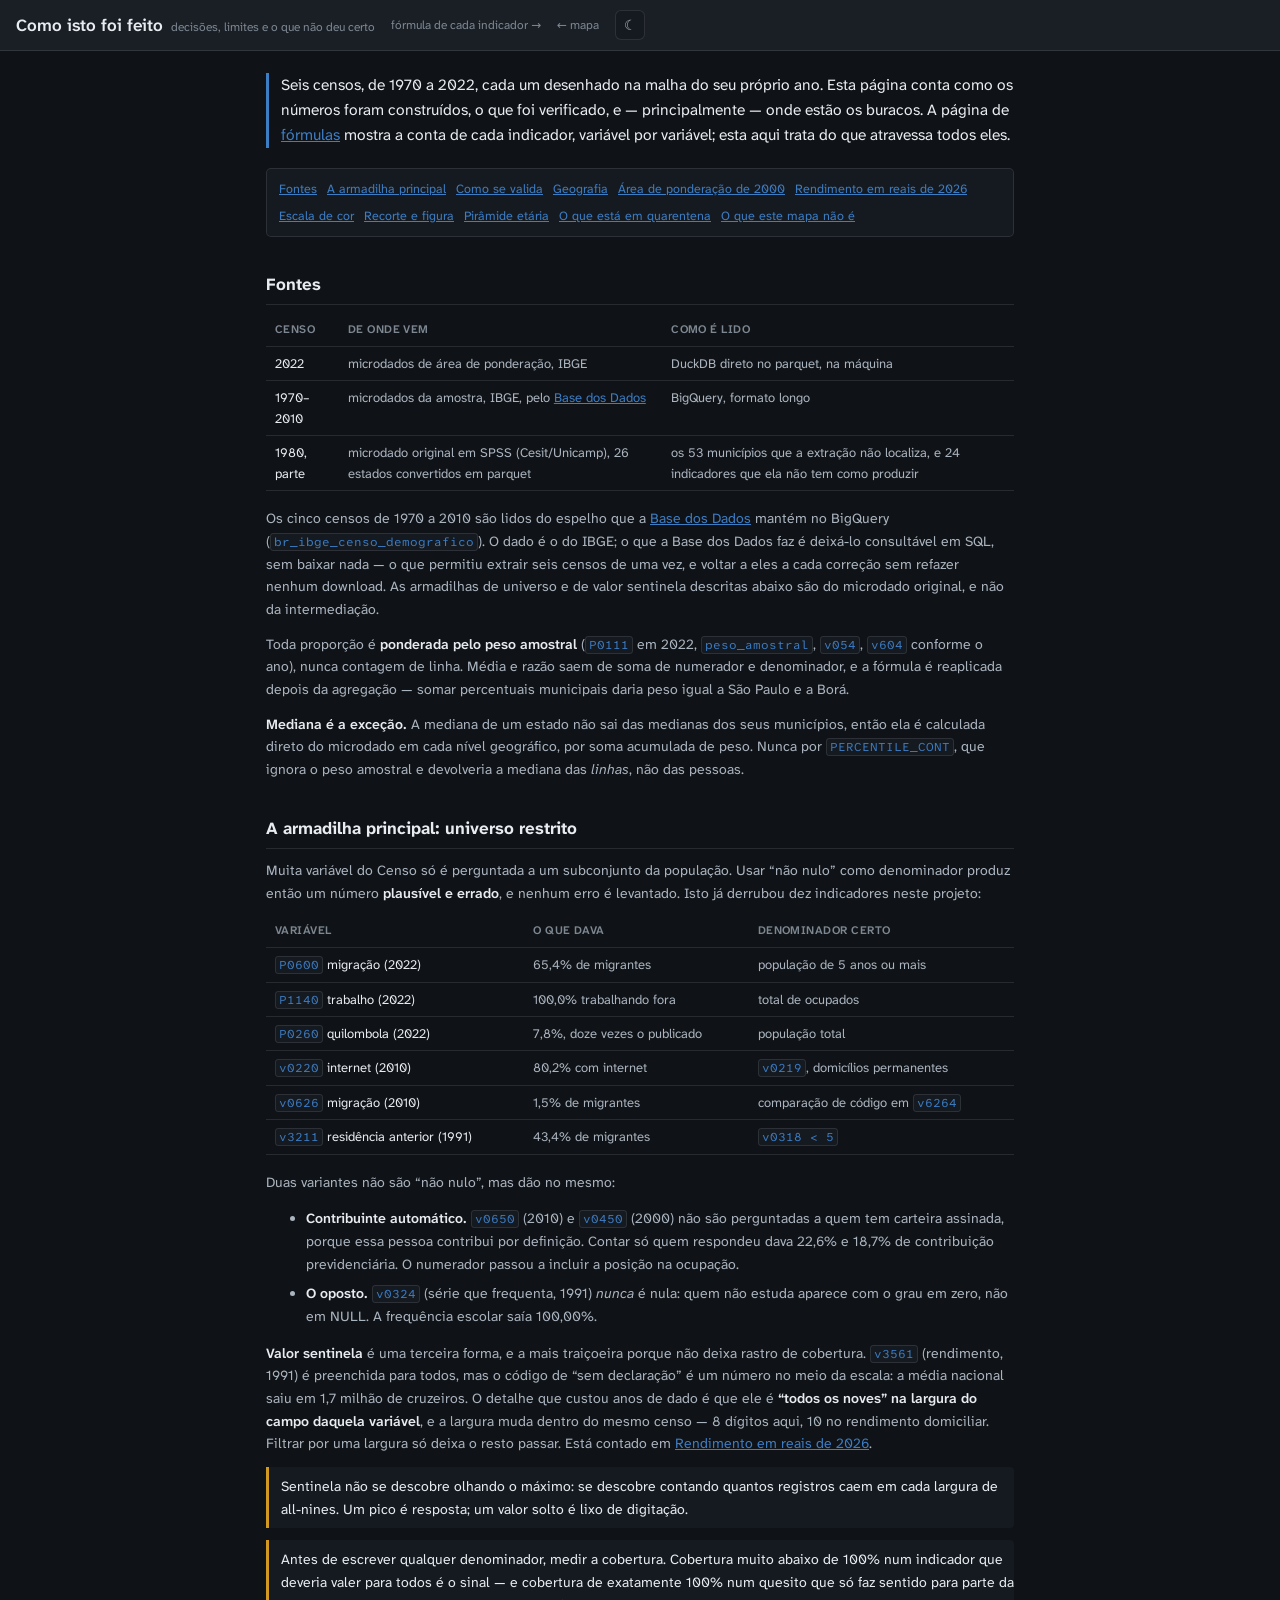
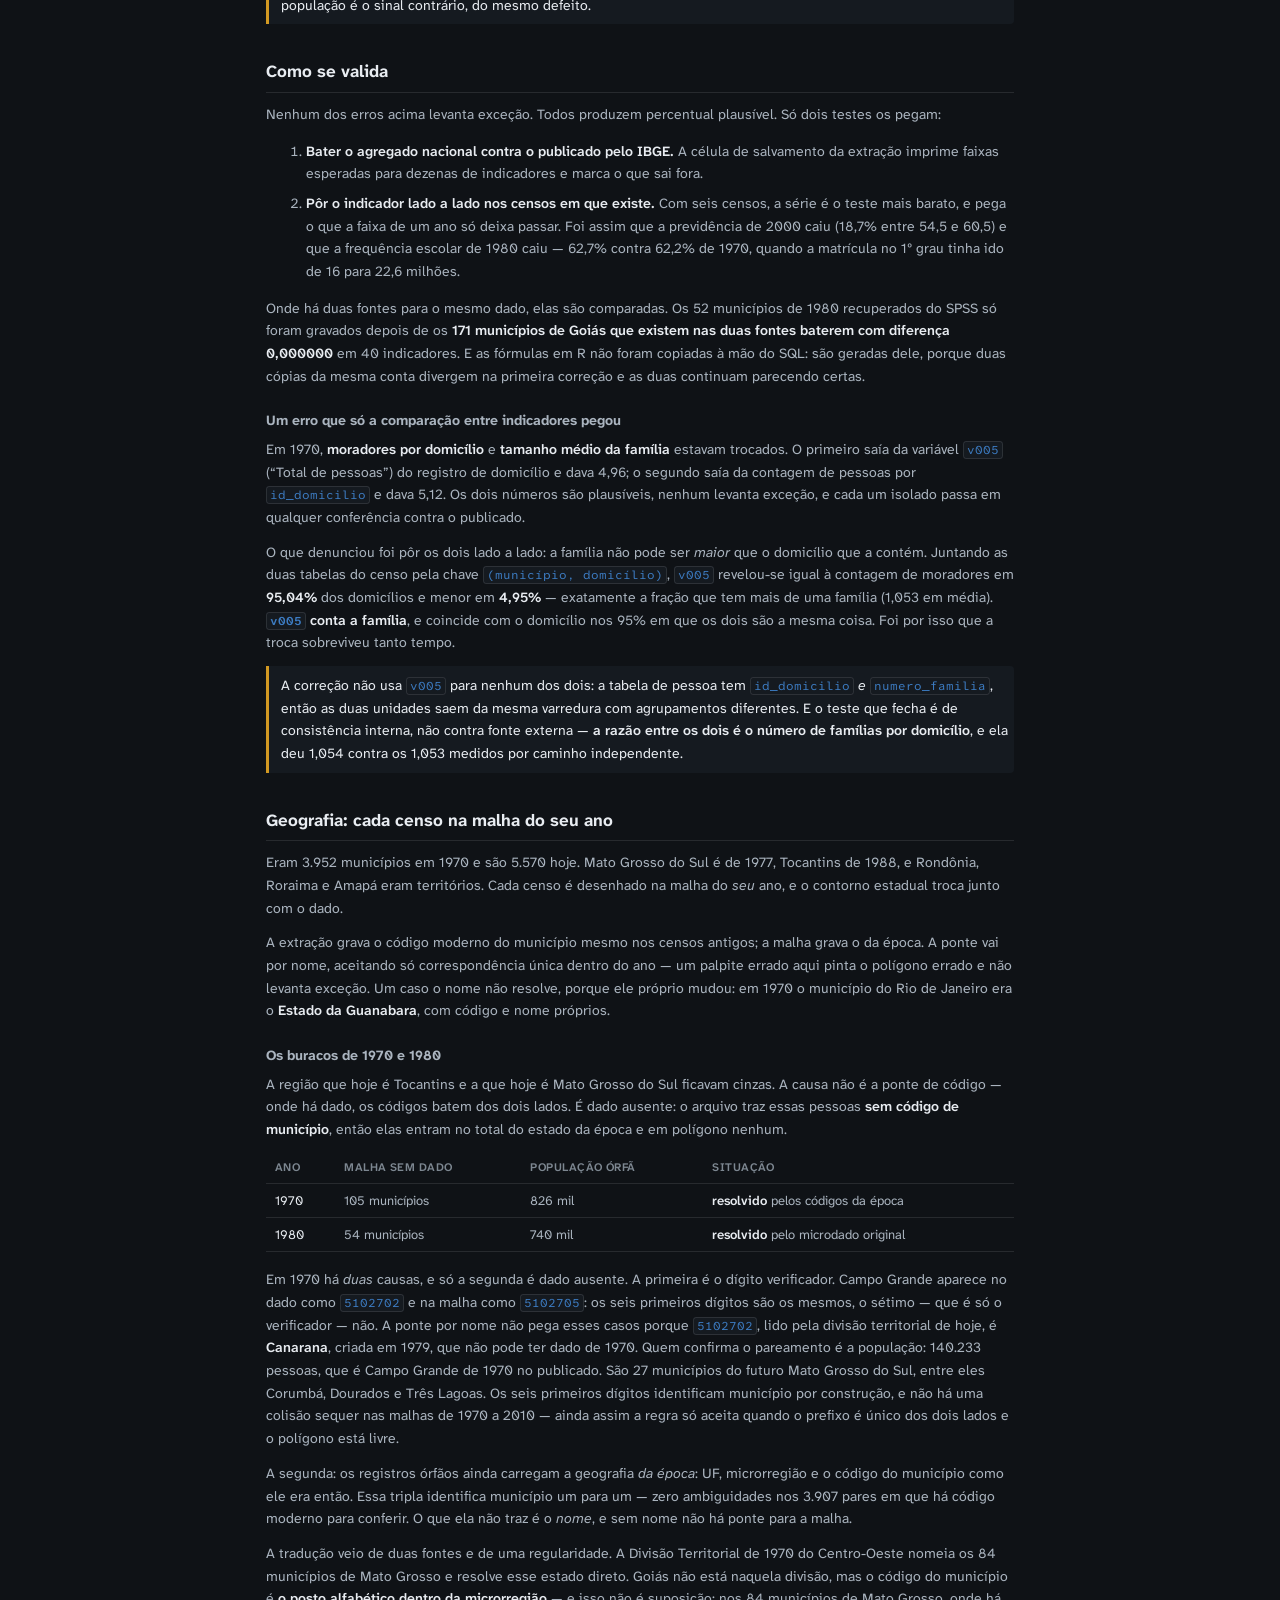
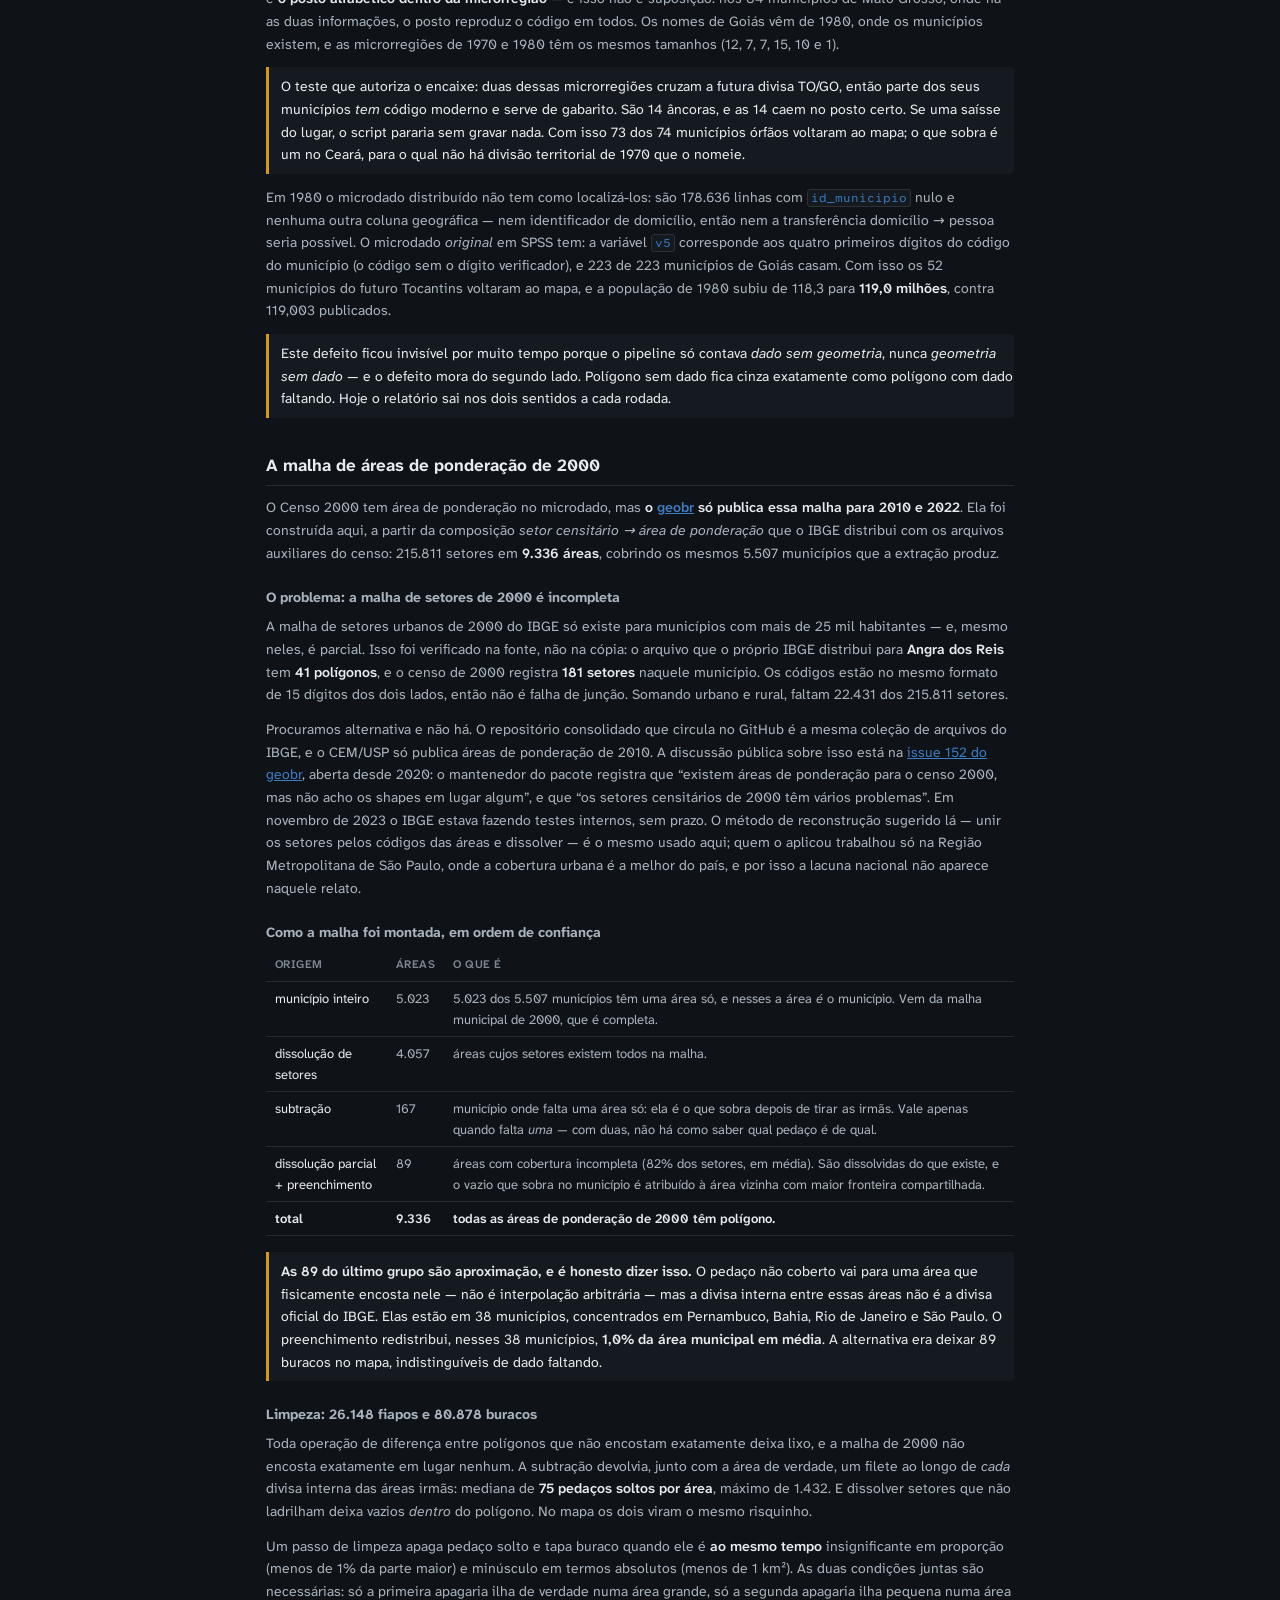
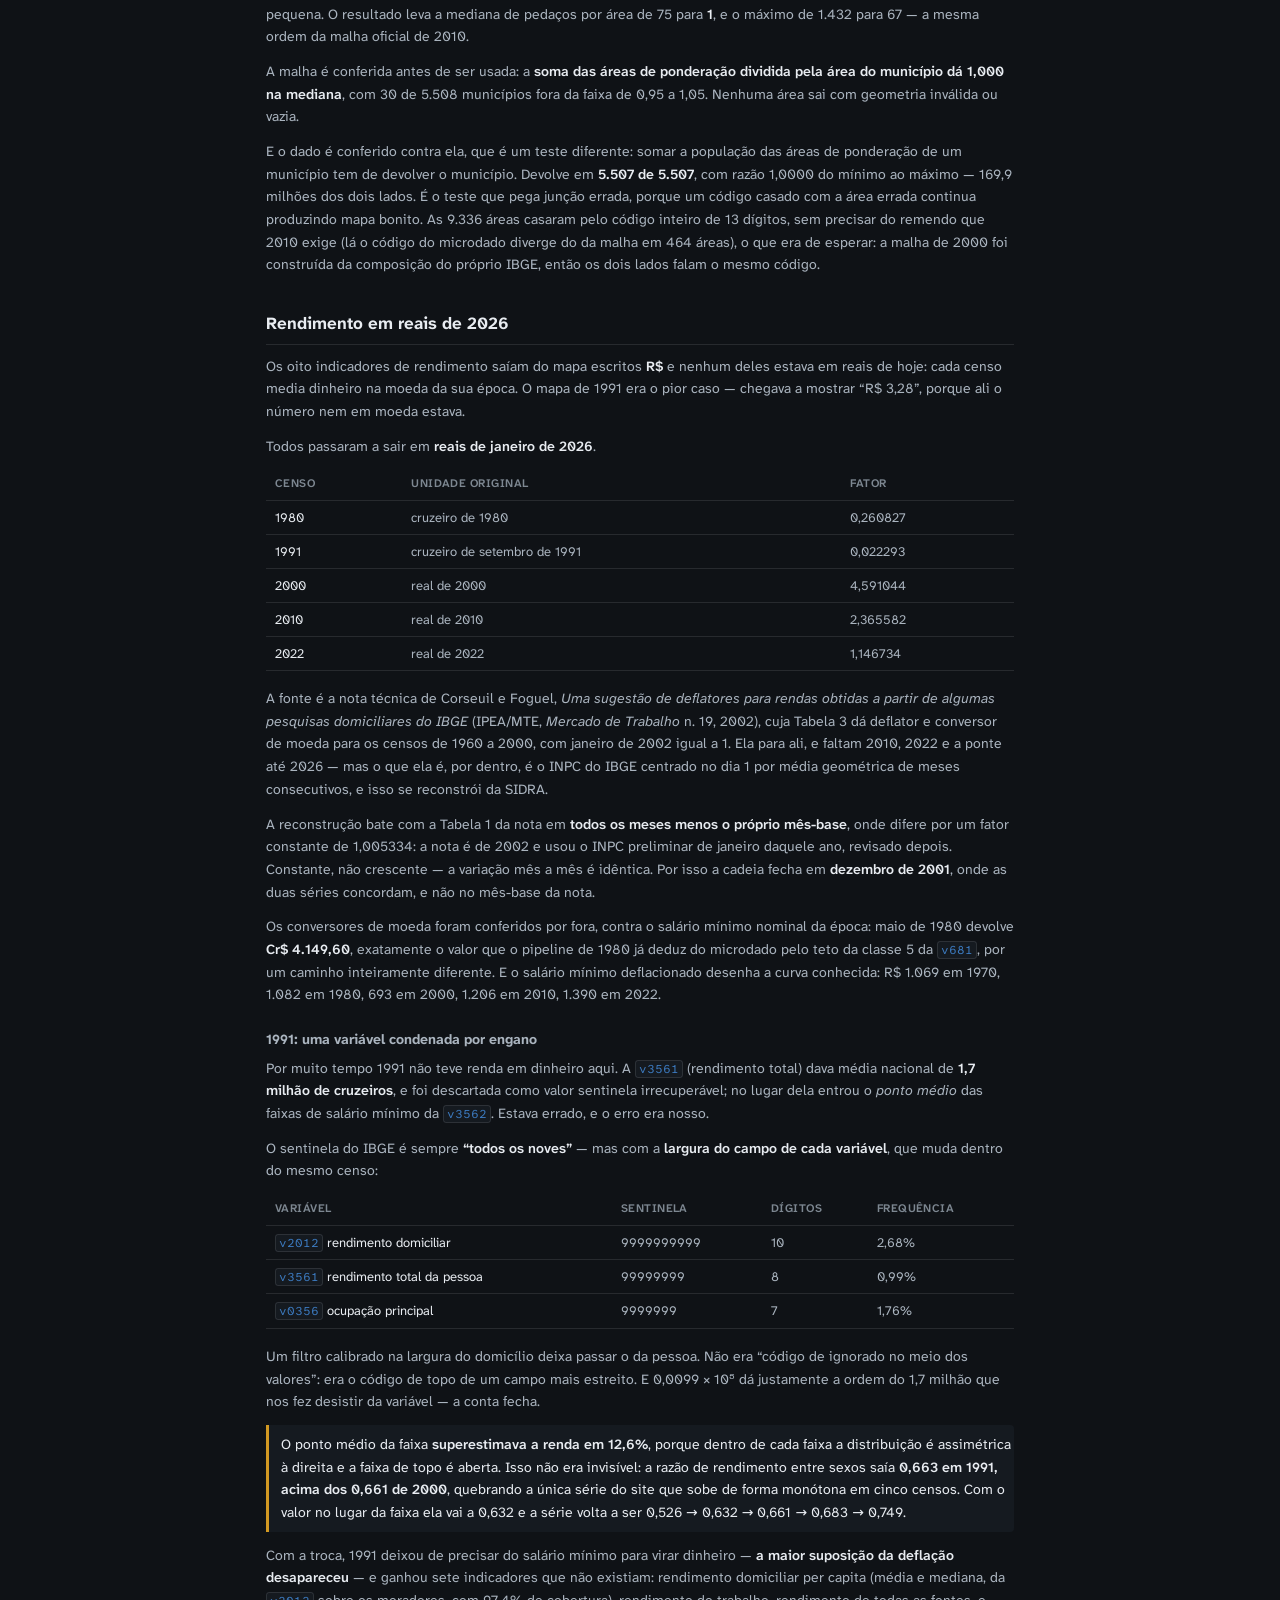
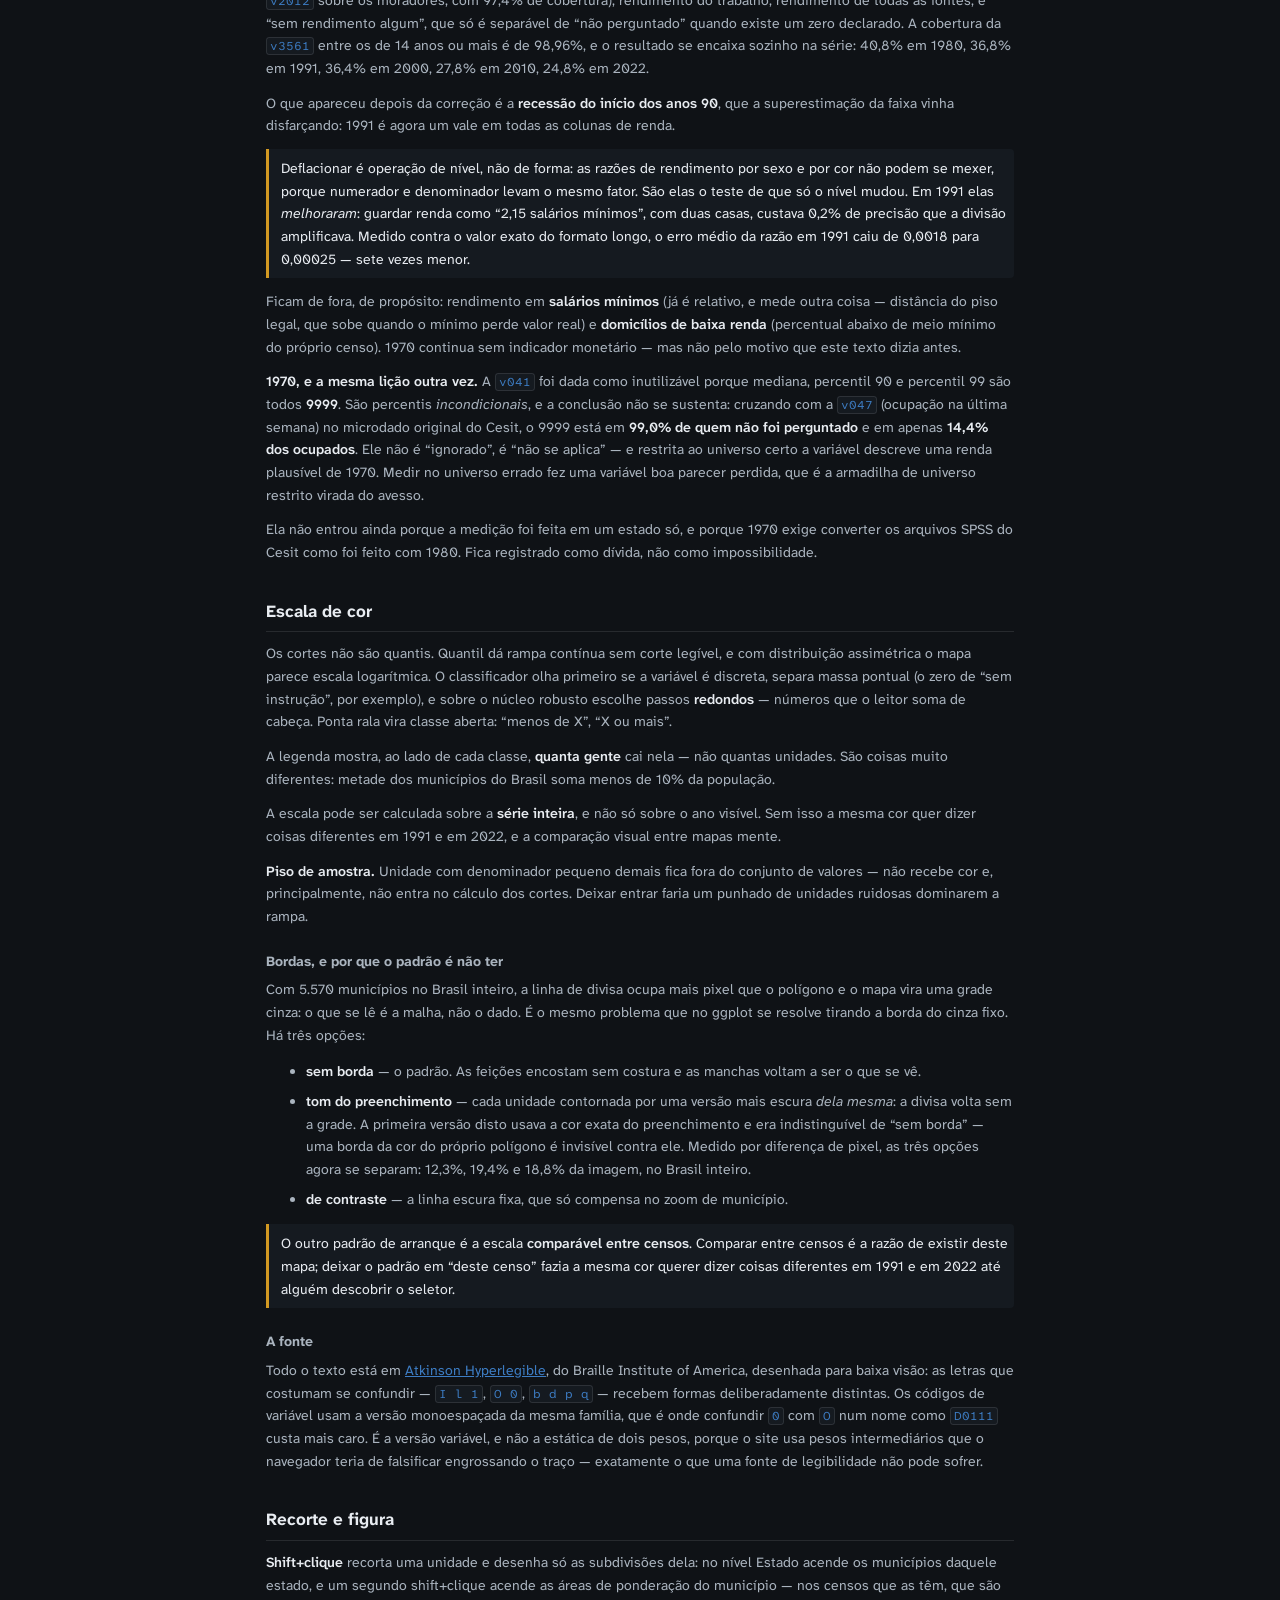
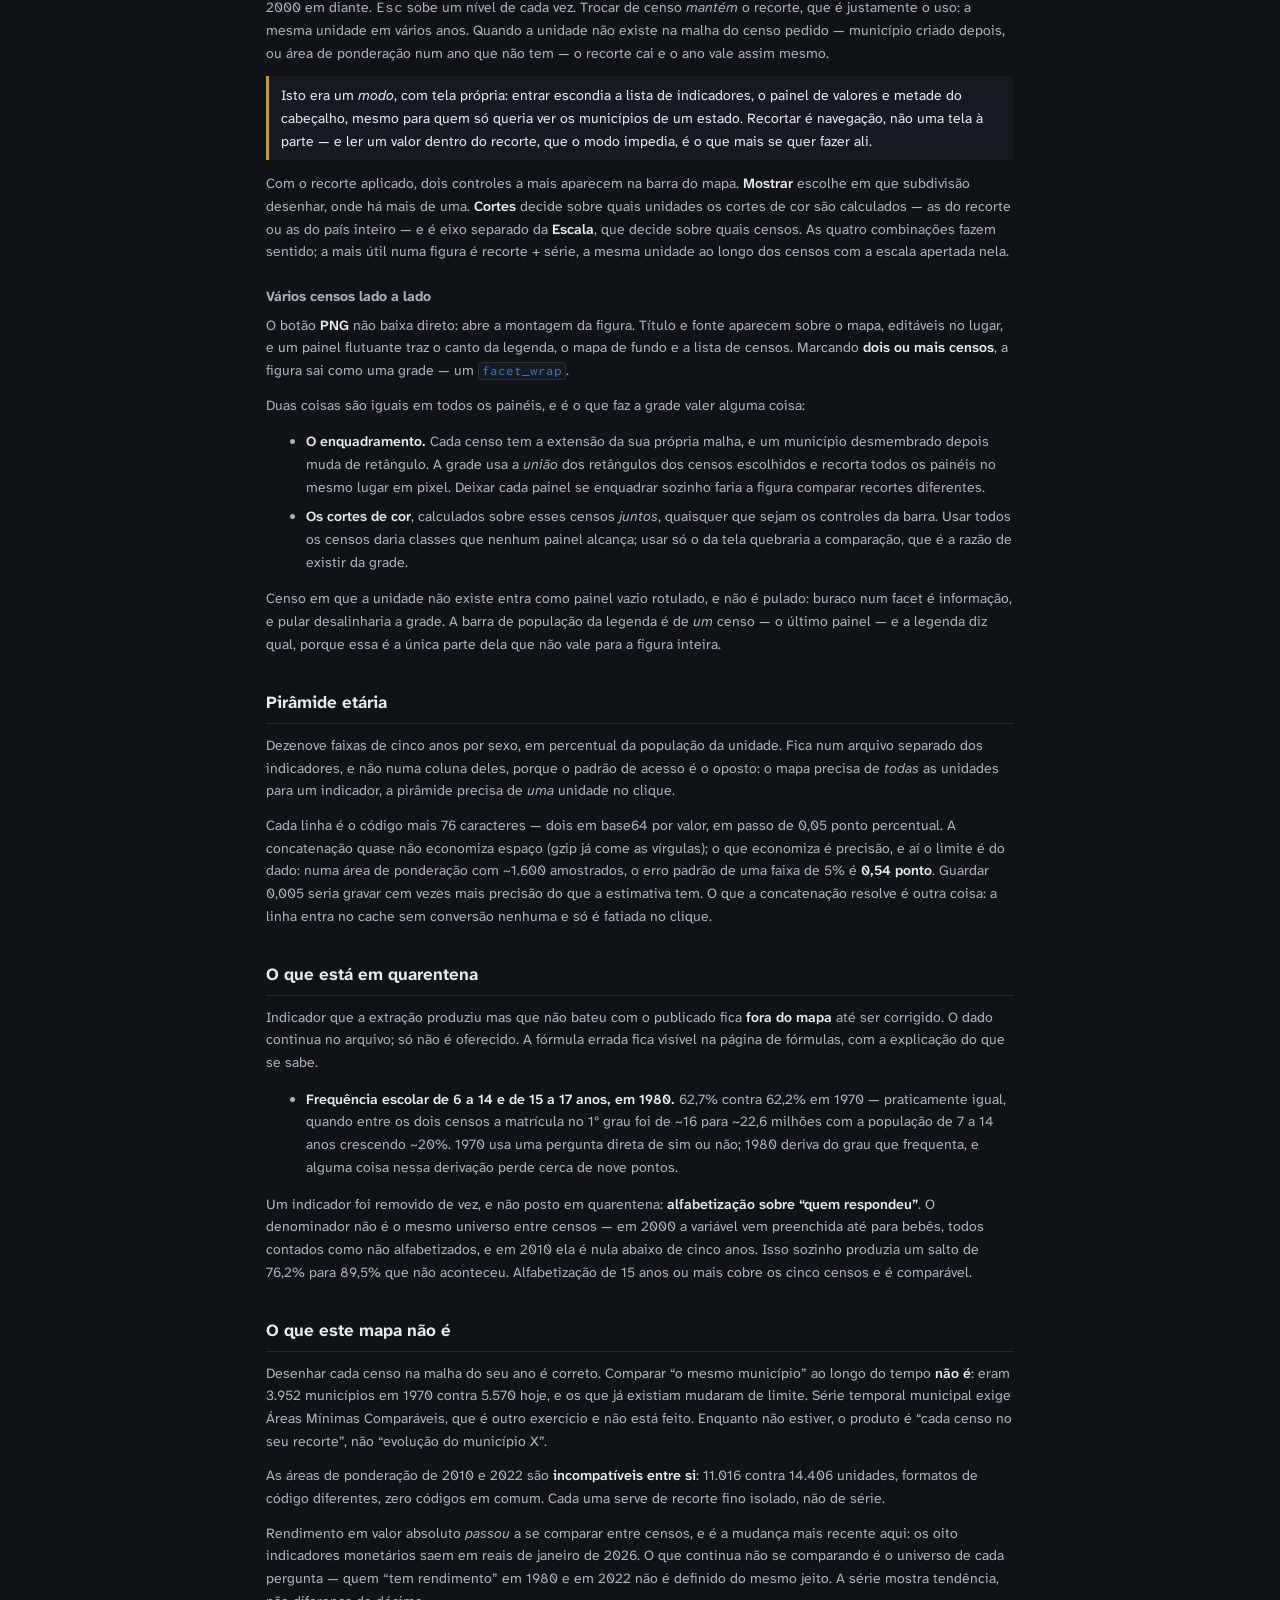
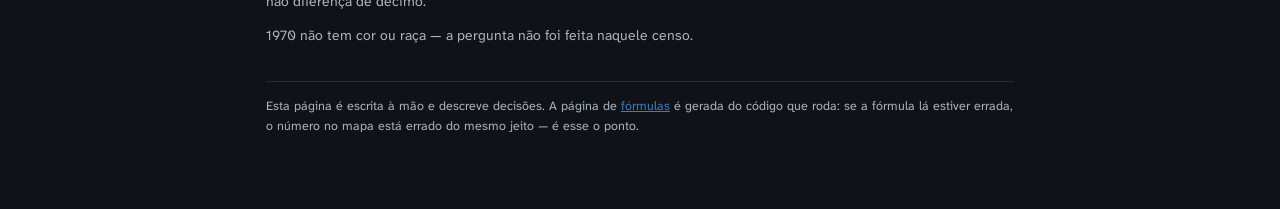
==== commit de68afbb: "Figura exportada: recorte, texto e legenda RECORTE. O PNG saia com a tela inteira, faixas de oceano " ====
--- a/site/metodologia-geral.html
+++ b/site/metodologia-geral.html
@@ -57,7 +57,7 @@
         <tbody>
           <tr><td>2022</td><td>microdados de área de ponderação, IBGE</td>
               <td>DuckDB direto no parquet, na máquina</td></tr>
-          <tr><td>1970–2010</td><td>microdados da amostra, IBGE</td>
+          <tr><td>1970–2010</td><td>microdados da amostra, IBGE, pelo <a href="https://basedosdados.org/dataset/br-ibge-censo-demografico" target="_blank" rel="noopener">Base dos Dados</a></td>
               <td>BigQuery, formato longo</td></tr>
           <tr><td>1980, parte</td><td>microdado original em SPSS (Cesit/Unicamp),
               26 estados convertidos em parquet</td>
@@ -65,6 +65,14 @@
               indicadores que ela não tem como produzir</td></tr>
         </tbody>
       </table>
+
+      <p>Os cinco censos de 1970 a 2010 são lidos do espelho que a <a href="https://basedosdados.org/dataset/br-ibge-censo-demografico" target="_blank" rel="noopener">Base dos Dados</a>
+      mantém no BigQuery (<code>br_ibge_censo_demografico</code>). O dado é o
+      do IBGE; o que a Base dos Dados faz é deixá-lo consultável em SQL, sem
+      baixar nada — o que permitiu extrair seis censos de uma vez, e voltar a
+      eles a cada correção sem refazer nenhum download. As armadilhas de
+      universo e de valor sentinela descritas abaixo são do microdado original,
+      e não da intermediação.</p>
 
       <p>Toda proporção é <strong>ponderada pelo peso amostral</strong>
       (<code>P0111</code> em 2022, <code>peso_amostral</code>, <code>v054</code>,
